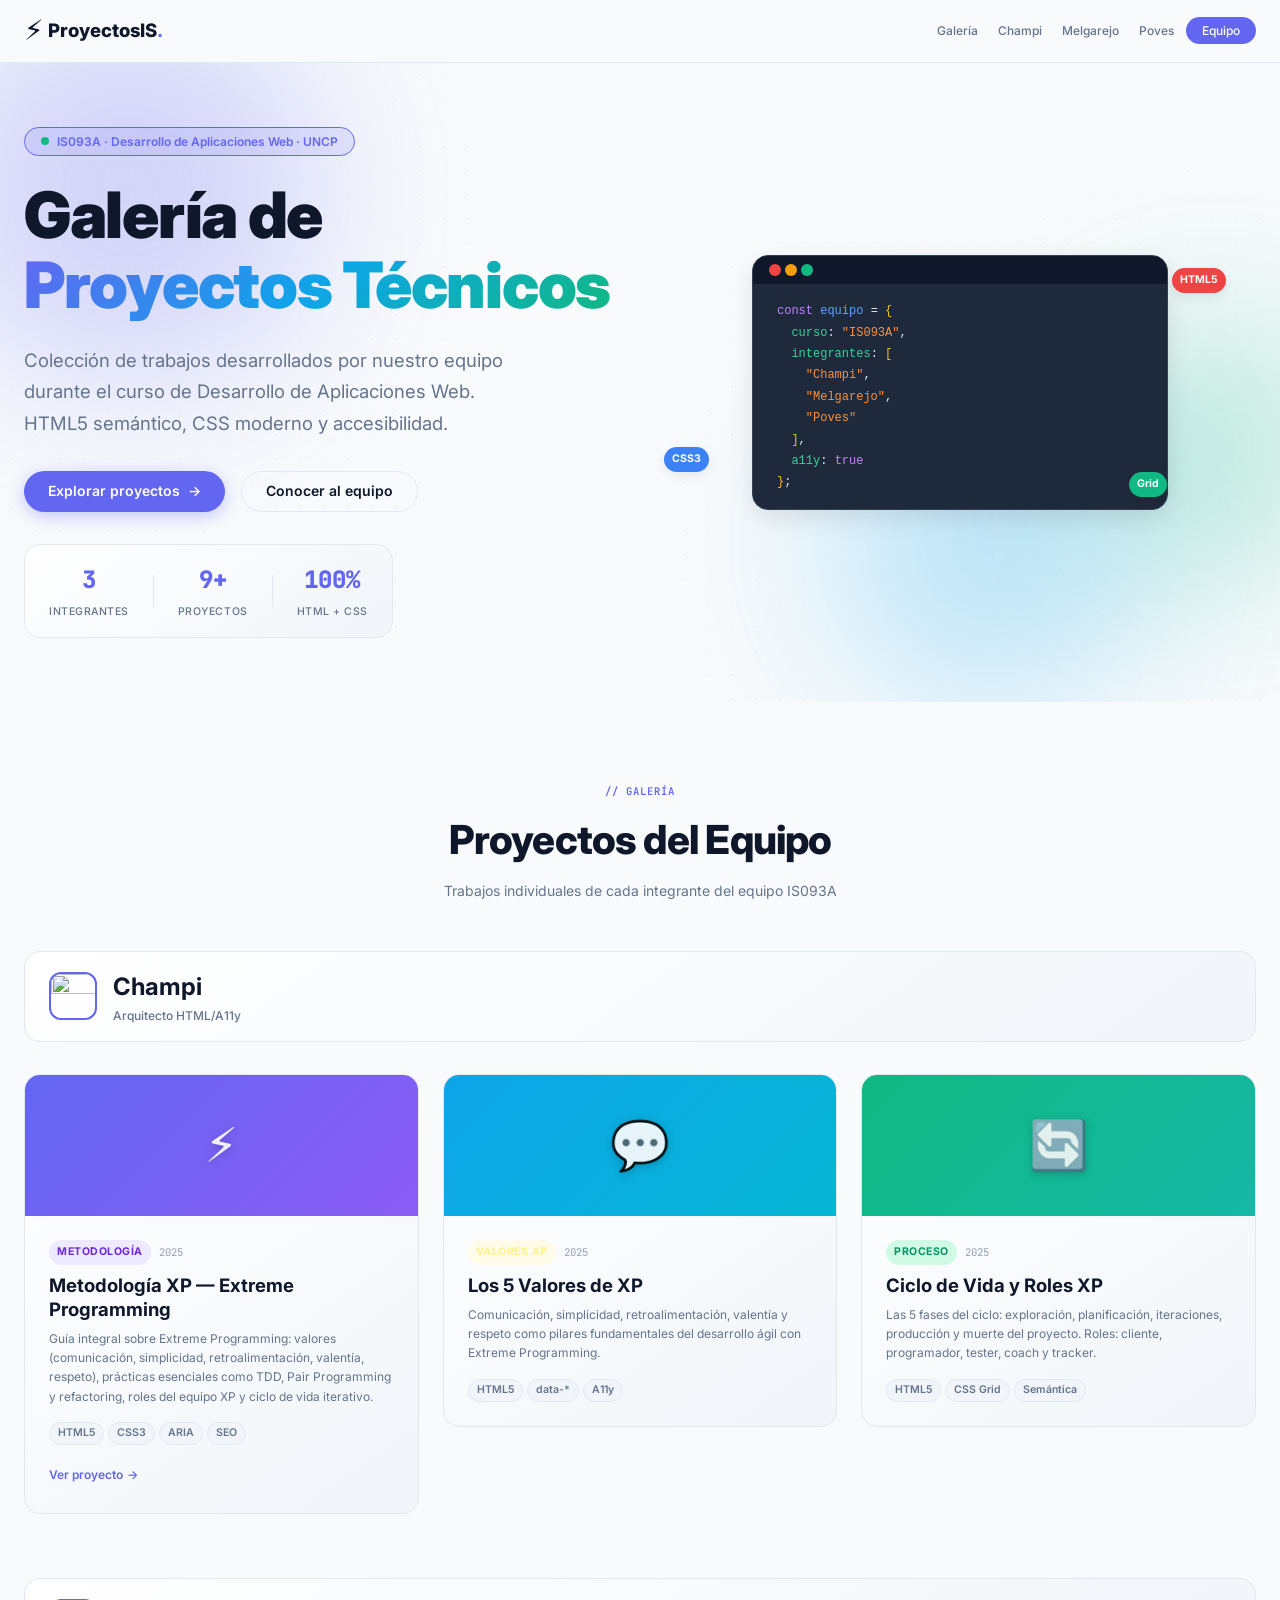
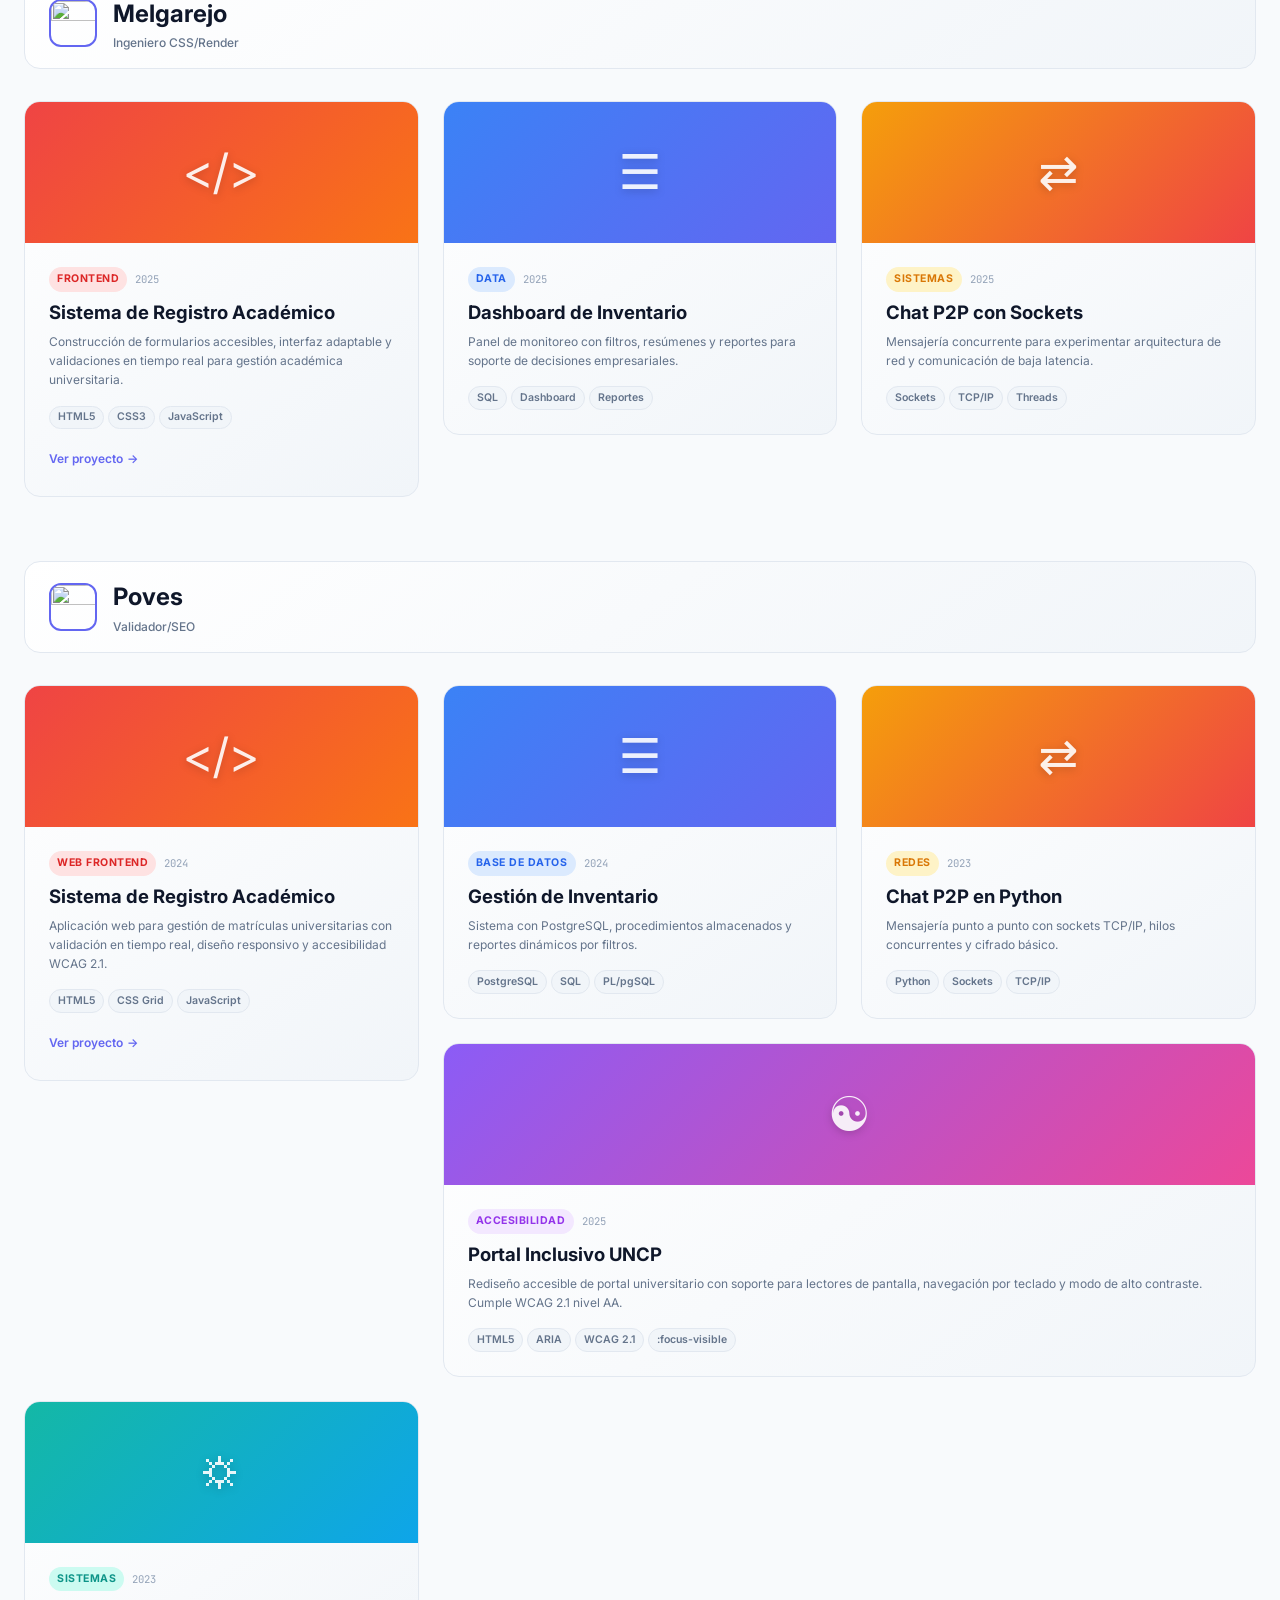
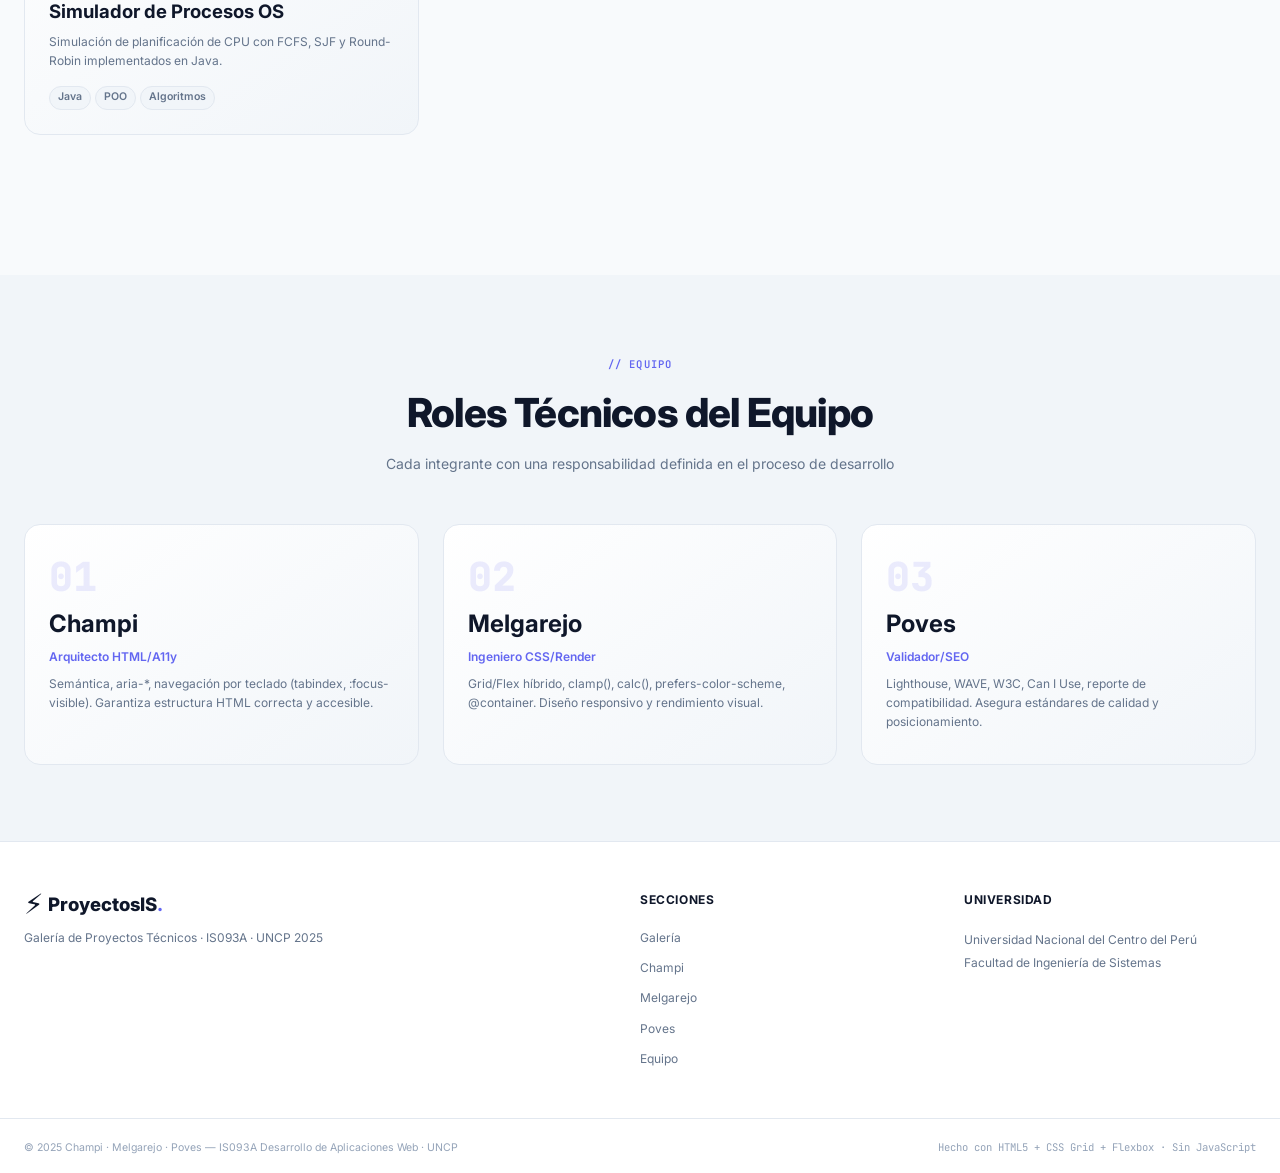
==== index.html @ a66d5b5e "Cambios grupales" ====
<!DOCTYPE html>
<html lang="es">
<head>
  <meta charset="UTF-8">
  <meta name="viewport" content="width=device-width, initial-scale=1.0">

  <!-- ERROR INTENCIONAL #2: Falta meta description para SEO -->
  <!-- <meta name="description" content="..."> REMOVIDO INTENCIONALMENTE -->

  <meta name="author" content="Champi, Melgarejo, Poves — IS093A UNCP">
  <meta name="robots" content="index, follow">
  <meta name="theme-color" content="#6366f1">

  <meta property="og:title" content="Galería de Proyectos Técnicos — Equipo IS093A">
  <meta property="og:type" content="website">
  <meta property="og:locale" content="es_PE">

  <title>Galería de Proyectos Técnicos — Equipo IS093A</title>

  <link rel="preconnect" href="https://fonts.googleapis.com">
  <link rel="preconnect" href="https://fonts.gstatic.com" crossorigin>
  <link href="https://fonts.googleapis.com/css2?family=Inter:wght@400;500;600;700;800;900&family=JetBrains+Mono:wght@500;700&display=swap" rel="stylesheet">

  <link rel="stylesheet" href="styles.css">
</head>
<body>

  <!-- Skip link para accesibilidad -->
  <a href="#contenido-principal" class="skip-link">Saltar al contenido principal</a>

  <!-- ======================================================
       HEADER
       ====================================================== -->
  <header class="site-header" role="banner" aria-label="Encabezado del sitio">
    <div class="header-inner">

      <a href="#" class="logo" aria-label="Inicio — Galería de Proyectos">
        <span class="logo-mark" aria-hidden="true">⚡</span>
        <span class="logo-text">ProyectosIS<span class="logo-dot">.</span></span>
      </a>

      <nav role="navigation" aria-label="Navegación principal">
        <ul class="nav-list">
          <li><a href="#galeria" class="nav-link">Galería</a></li>
          <li><a href="#integrante-champi" class="nav-link">Champi</a></li>
          <li><a href="#integrante-melgarejo" class="nav-link">Melgarejo</a></li>
          <li><a href="#integrante-poves" class="nav-link">Poves</a></li>
          <li><a href="#equipo" class="nav-link nav-cta">Equipo</a></li>
        </ul>
      </nav>

    </div>
  </header>

  <!-- ======================================================
       CONTENIDO PRINCIPAL
       ====================================================== -->
  <main id="contenido-principal" class="page-grid" role="main" aria-label="Contenido de la galería de proyectos">

    <!-- ──────────────────────────────────────────────────── 
         HERO
         ──────────────────────────────────────────────────── -->
    <section class="area-hero" aria-labelledby="hero-titulo">

      <div class="hero-bg" aria-hidden="true">
        <div class="blob blob-1"></div>
        <div class="blob blob-2"></div>
        <div class="blob blob-3"></div>
        <div class="grid-dots"></div>
      </div>

      <div class="hero-content">
        <div class="hero-badge" role="note">
          <span class="badge-dot" aria-hidden="true"></span>
          IS093A · Desarrollo de Aplicaciones Web · UNCP
        </div>

        <h1 id="hero-titulo" class="hero-titulo">
          Galería de<br>
          <span class="gradient-text">Proyectos Técnicos</span>
        </h1>

        <p class="hero-desc">
          Colección de trabajos desarrollados por nuestro equipo durante el curso de 
          Desarrollo de Aplicaciones Web. HTML5 semántico, CSS moderno y accesibilidad.
        </p>

        <div class="hero-actions" role="group" aria-label="Acciones principales">
          <a href="#galeria" class="btn btn-primary">
            Explorar proyectos
            <span aria-hidden="true">&#8594;</span>
          </a>
          <a href="#equipo" class="btn btn-ghost">Conocer al equipo</a>
        </div>

        <div class="hero-stats" role="group" aria-label="Estadísticas del equipo">
          <div class="stat">
            <span class="stat-num" aria-hidden="true">3</span>
            <span class="stat-label">Integrantes</span>
          </div>
          <div class="stat-divider" aria-hidden="true"></div>
          <div class="stat">
            <span class="stat-num" aria-hidden="true">9+</span>
            <span class="stat-label">Proyectos</span>
          </div>
          <div class="stat-divider" aria-hidden="true"></div>
          <div class="stat">
            <span class="stat-num" aria-hidden="true">100%</span>
            <span class="stat-label">HTML + CSS</span>
          </div>
        </div>
      </div>

      <figure class="hero-visual" aria-hidden="true">
        <div class="code-card">
          <div class="code-card-bar">
            <span class="dot red"></span>
            <span class="dot yellow"></span>
            <span class="dot green"></span>
          </div>
          <pre class="code-preview"><code><span class="c-purple">const</span> <span class="c-blue">equipo</span> <span class="c-white">=</span> <span class="c-yellow">{</span>
  <span class="c-green">curso</span><span class="c-white">:</span> <span class="c-orange">"IS093A"</span><span class="c-white">,</span>
  <span class="c-green">integrantes</span><span class="c-white">:</span> <span class="c-yellow">[</span>
    <span class="c-orange">"Champi"</span><span class="c-white">,</span>
    <span class="c-orange">"Melgarejo"</span><span class="c-white">,</span>
    <span class="c-orange">"Poves"</span>
  <span class="c-yellow">]</span><span class="c-white">,</span>
  <span class="c-green">a11y</span><span class="c-white">:</span> <span class="c-purple">true</span>
<span class="c-yellow">}</span><span class="c-white">;</span></code></pre>
        </div>
        <div class="floating-badge fb-html">HTML5</div>
        <div class="floating-badge fb-css">CSS3</div>
        <div class="floating-badge fb-grid">Grid</div>
      </figure>

    </section>

    <!-- ──────────────────────────────────────────────────── 
         GALERÍA DE PROYECTOS
         ──────────────────────────────────────────────────── -->
    <section id="galeria" class="area-galeria" aria-labelledby="titulo-galeria">

      <div class="section-header">
        <span class="section-tag" aria-hidden="true">// Galería</span>
        <h2 id="titulo-galeria">Proyectos del Equipo</h2>
        <p class="section-desc">Trabajos individuales de cada integrante del equipo IS093A</p>
      </div>

      <!-- ============= CHAMPI ============= -->
      <div id="integrante-champi" class="integrante-section">
        <div class="integrante-header">
          <!-- ERROR INTENCIONAL #1: img sin alt -->
          <img src="https://api.dicebear.com/7.x/initials/svg?seed=CH&backgroundColor=6366f1" class="integrante-avatar" width="48" height="48">
          <div>
            <h3 class="integrante-name">Champi</h3>
            <p class="integrante-role">Arquitecto HTML/A11y</p>
          </div>
        </div>

        <div class="projects-masonry">
          <article class="project-card card-featured" aria-labelledby="champi-p1">
            <div class="card-glow" aria-hidden="true"></div>
            <div class="card-thumb thumb-xp" aria-hidden="true">
              <span class="thumb-icon">⚡</span>
            </div>
            <div class="card-body">
              <div class="card-meta">
                <span class="tag tag-method">Metodología</span>
                <span class="card-year">2025</span>
              </div>
              <h4 id="champi-p1" class="card-title">Metodología XP — Extreme Programming</h4>
              <p class="card-desc">
                Guía integral sobre Extreme Programming: valores (comunicación, simplicidad,
                retroalimentación, valentía, respeto), prácticas esenciales como TDD, Pair Programming
                y refactoring, roles del equipo XP y ciclo de vida iterativo.
              </p>
              <ul class="tech-pills" aria-label="Tecnologías: HTML5, CSS3, Semántica">
                <li>HTML5</li><li>CSS3</li><li>ARIA</li><li>SEO</li>
              </ul>
              <a href="../Champi/index.html" class="card-link" aria-label="Ver proyecto de Metodología XP de Champi">
                Ver proyecto <span aria-hidden="true">&#8594;</span>
              </a>
            </div>
          </article>

          <article class="project-card" aria-labelledby="champi-p2">
            <div class="card-thumb thumb-values" aria-hidden="true">
              <span class="thumb-icon">💬</span>
            </div>
            <div class="card-body">
              <div class="card-meta">
                <!-- ERROR INTENCIONAL #3: texto con bajo contraste (color claro sobre fondo claro) -->
                <span class="tag tag-lowcontrast">Valores XP</span>
                <span class="card-year">2025</span>
              </div>
              <h4 id="champi-p2" class="card-title">Los 5 Valores de XP</h4>
              <p class="card-desc">
                Comunicación, simplicidad, retroalimentación, valentía y respeto como pilares 
                fundamentales del desarrollo ágil con Extreme Programming.
              </p>
              <ul class="tech-pills" aria-label="Tecnologías: HTML5 semántico, data-* attributes">
                <li>HTML5</li><li>data-*</li><li>A11y</li>
              </ul>
            </div>
          </article>

          <article class="project-card" aria-labelledby="champi-p3">
            <div class="card-thumb thumb-cycle" aria-hidden="true">
              <span class="thumb-icon">🔄</span>
            </div>
            <div class="card-body">
              <div class="card-meta">
                <span class="tag tag-process">Proceso</span>
                <span class="card-year">2025</span>
              </div>
              <h4 id="champi-p3" class="card-title">Ciclo de Vida y Roles XP</h4>
              <p class="card-desc">
                Las 5 fases del ciclo: exploración, planificación, iteraciones, producción y muerte del proyecto.
                Roles: cliente, programador, tester, coach y tracker.
              </p>
              <ul class="tech-pills" aria-label="Tecnologías: HTML5, listas ordenadas, semántica">
                <li>HTML5</li><li>CSS Grid</li><li>Semántica</li>
              </ul>
            </div>
          </article>
        </div>
      </div>

      <!-- ============= MELGAREJO ============= -->
      <div id="integrante-melgarejo" class="integrante-section">
        <div class="integrante-header">
          <!-- ERROR INTENCIONAL #1 repetido: img sin alt -->
          <img src="https://api.dicebear.com/7.x/initials/svg?seed=RM&backgroundColor=0ea5e9" class="integrante-avatar" width="48" height="48">
          <div>
            <h3 class="integrante-name">Melgarejo</h3>
            <p class="integrante-role">Ingeniero CSS/Render</p>
          </div>
        </div>

        <div class="projects-masonry">
          <article class="project-card card-featured" aria-labelledby="melg-p1">
            <div class="card-glow" aria-hidden="true"></div>
            <div class="card-thumb thumb-web" aria-hidden="true">
              <span class="thumb-icon">&#60;/&#62;</span>
            </div>
            <div class="card-body">
              <div class="card-meta">
                <span class="tag tag-web">Frontend</span>
                <span class="card-year">2025</span>
              </div>
              <h4 id="melg-p1" class="card-title">Sistema de Registro Académico</h4>
              <p class="card-desc">
                Construcción de formularios accesibles, interfaz adaptable y validaciones 
                en tiempo real para gestión académica universitaria.
              </p>
              <ul class="tech-pills" aria-label="Tecnologías: HTML5, CSS, JavaScript">
                <li>HTML5</li><li>CSS3</li><li>JavaScript</li>
              </ul>
              <a href="../Melgarejo/index.html" class="card-link" aria-label="Ver portfolio de Melgarejo">
                Ver proyecto <span aria-hidden="true">&#8594;</span>
              </a>
            </div>
          </article>

          <article class="project-card" aria-labelledby="melg-p2">
            <div class="card-thumb thumb-db" aria-hidden="true">
              <span class="thumb-icon">&#9776;</span>
            </div>
            <div class="card-body">
              <div class="card-meta">
                <span class="tag tag-db">Data</span>
                <span class="card-year">2025</span>
              </div>
              <h4 id="melg-p2" class="card-title">Dashboard de Inventario</h4>
              <p class="card-desc">
                Panel de monitoreo con filtros, resúmenes y reportes para soporte de decisiones empresariales.
              </p>
              <ul class="tech-pills" aria-label="Tecnologías: SQL, Dashboard, Reportes">
                <li>SQL</li><li>Dashboard</li><li>Reportes</li>
              </ul>
            </div>
          </article>

          <article class="project-card" aria-labelledby="melg-p3">
            <div class="card-thumb thumb-net" aria-hidden="true">
              <span class="thumb-icon">&#8644;</span>
            </div>
            <div class="card-body">
              <div class="card-meta">
                <span class="tag tag-net">Sistemas</span>
                <span class="card-year">2025</span>
              </div>
              <h4 id="melg-p3" class="card-title">Chat P2P con Sockets</h4>
              <p class="card-desc">
                Mensajería concurrente para experimentar arquitectura de red y comunicación de baja latencia.
              </p>
              <ul class="tech-pills" aria-label="Tecnologías: Sockets, TCP/IP, Concurrencia">
                <li>Sockets</li><li>TCP/IP</li><li>Threads</li>
              </ul>
            </div>
          </article>
        </div>
      </div>

      <!-- ============= POVES ============= -->
      <div id="integrante-poves" class="integrante-section">
        <div class="integrante-header">
          <!-- ERROR INTENCIONAL #1 repetido: img sin alt -->
          <img src="https://api.dicebear.com/7.x/initials/svg?seed=AP&backgroundColor=10b981" class="integrante-avatar" width="48" height="48">
          <div>
            <h3 class="integrante-name">Poves</h3>
            <p class="integrante-role">Validador/SEO</p>
          </div>
        </div>

        <div class="projects-masonry">
          <article class="project-card card-featured" aria-labelledby="poves-p1">
            <div class="card-glow" aria-hidden="true"></div>
            <div class="card-thumb thumb-web" aria-hidden="true">
              <span class="thumb-icon">&#60;/&#62;</span>
            </div>
            <div class="card-body">
              <div class="card-meta">
                <span class="tag tag-web">Web Frontend</span>
                <span class="card-year">2024</span>
              </div>
              <h4 id="poves-p1" class="card-title">Sistema de Registro Académico</h4>
              <p class="card-desc">
                Aplicación web para gestión de matrículas universitarias con validación en tiempo real,
                diseño responsivo y accesibilidad WCAG 2.1.
              </p>
              <ul class="tech-pills" aria-label="Tecnologías: HTML5, CSS Grid, JavaScript">
                <li>HTML5</li><li>CSS Grid</li><li>JavaScript</li>
              </ul>
              <a href="../Poves/index.html" class="card-link" aria-label="Ver portfolio de Poves">
                Ver proyecto <span aria-hidden="true">&#8594;</span>
              </a>
            </div>
          </article>

          <article class="project-card" aria-labelledby="poves-p2">
            <div class="card-thumb thumb-db" aria-hidden="true">
              <span class="thumb-icon">&#9776;</span>
            </div>
            <div class="card-body">
              <div class="card-meta">
                <span class="tag tag-db">Base de Datos</span>
                <span class="card-year">2024</span>
              </div>
              <h4 id="poves-p2" class="card-title">Gestión de Inventario</h4>
              <p class="card-desc">
                Sistema con PostgreSQL, procedimientos almacenados y reportes dinámicos por filtros.
              </p>
              <ul class="tech-pills" aria-label="Tecnologías: PostgreSQL, SQL, PL/pgSQL">
                <li>PostgreSQL</li><li>SQL</li><li>PL/pgSQL</li>
              </ul>
            </div>
          </article>

          <article class="project-card" aria-labelledby="poves-p3">
            <div class="card-thumb thumb-net" aria-hidden="true">
              <span class="thumb-icon">&#8644;</span>
            </div>
            <div class="card-body">
              <div class="card-meta">
                <span class="tag tag-net">Redes</span>
                <span class="card-year">2023</span>
              </div>
              <h4 id="poves-p3" class="card-title">Chat P2P en Python</h4>
              <p class="card-desc">
                Mensajería punto a punto con sockets TCP/IP, hilos concurrentes y cifrado básico.
              </p>
              <ul class="tech-pills" aria-label="Tecnologías: Python, Sockets, TCP/IP">
                <li>Python</li><li>Sockets</li><li>TCP/IP</li>
              </ul>
            </div>
          </article>

          <article class="project-card card-wide" aria-labelledby="poves-p4">
            <div class="card-thumb thumb-a11y" aria-hidden="true">
              <span class="thumb-icon">&#9775;</span>
            </div>
            <div class="card-body">
              <div class="card-meta">
                <span class="tag tag-a11y">Accesibilidad</span>
                <span class="card-year">2025</span>
              </div>
              <h4 id="poves-p4" class="card-title">Portal Inclusivo UNCP</h4>
              <p class="card-desc">
                Rediseño accesible de portal universitario con soporte para lectores de pantalla,
                navegación por teclado y modo de alto contraste. Cumple WCAG&nbsp;2.1 nivel AA.
              </p>
              <ul class="tech-pills" aria-label="Tecnologías: HTML5 Semántico, ARIA, WCAG">
                <li>HTML5</li><li>ARIA</li><li>WCAG 2.1</li><li>:focus-visible</li>
              </ul>
            </div>
          </article>

          <article class="project-card" aria-labelledby="poves-p5">
            <div class="card-thumb thumb-sys" aria-hidden="true">
              <span class="thumb-icon">&#9965;</span>
            </div>
            <div class="card-body">
              <div class="card-meta">
                <span class="tag tag-sys">Sistemas</span>
                <span class="card-year">2023</span>
              </div>
              <h4 id="poves-p5" class="card-title">Simulador de Procesos OS</h4>
              <p class="card-desc">
                Simulación de planificación de CPU con FCFS, SJF y Round-Robin implementados en Java.
              </p>
              <ul class="tech-pills" aria-label="Tecnologías: Java, POO, Algoritmos">
                <li>Java</li><li>POO</li><li>Algoritmos</li>
              </ul>
            </div>
          </article>
        </div>
      </div>

    </section>

    <!-- ──────────────────────────────────────────────────── 
         EQUIPO Y ROLES
         ──────────────────────────────────────────────────── -->
    <section id="equipo" class="area-equipo" aria-labelledby="titulo-equipo">
      <div class="section-header">
        <span class="section-tag" aria-hidden="true">// Equipo</span>
        <h2 id="titulo-equipo">Roles Técnicos del Equipo</h2>
        <p class="section-desc">Cada integrante con una responsabilidad definida en el proceso de desarrollo</p>
      </div>

      <div class="roles-grid">
        <article class="role-card" aria-label="Rol de Champi: Arquitecto HTML/A11y">
          <div class="role-num" aria-hidden="true">01</div>
          <h3>Champi</h3>
          <p class="role-title">Arquitecto HTML/A11y</p>
          <p class="role-desc">Semántica, aria-*, navegación por teclado (tabindex, :focus-visible). Garantiza estructura HTML correcta y accesible.</p>
        </article>

        <article class="role-card" aria-label="Rol de Melgarejo: Ingeniero CSS/Render">
          <div class="role-num" aria-hidden="true">02</div>
          <h3>Melgarejo</h3>
          <p class="role-title">Ingeniero CSS/Render</p>
          <p class="role-desc">Grid/Flex híbrido, clamp(), calc(), prefers-color-scheme, @container. Diseño responsivo y rendimiento visual.</p>
        </article>

        <article class="role-card" aria-label="Rol de Poves: Validador/SEO">
          <div class="role-num" aria-hidden="true">03</div>
          <h3>Poves</h3>
          <p class="role-title">Validador/SEO</p>
          <p class="role-desc">Lighthouse, WAVE, W3C, Can I Use, reporte de compatibilidad. Asegura estándares de calidad y posicionamiento.</p>
        </article>
      </div>
    </section>

  </main>

  <!-- ======================================================
       FOOTER
       ====================================================== -->
  <footer class="site-footer" role="contentinfo" aria-label="Pie de página">
    <div class="footer-inner">
      <div class="footer-brand">
        <a href="#" class="logo" aria-label="Ir al inicio">
          <span class="logo-mark" aria-hidden="true">⚡</span>
          <span class="logo-text">ProyectosIS<span class="logo-dot">.</span></span>
        </a>
        <p>Galería de Proyectos Técnicos · IS093A · UNCP 2025</p>
      </div>

      <nav class="footer-nav" aria-label="Navegación del pie de página">
        <p class="footer-nav-title">Secciones</p>
        <ul>
          <li><a href="#galeria">Galería</a></li>
          <li><a href="#integrante-champi">Champi</a></li>
          <li><a href="#integrante-melgarejo">Melgarejo</a></li>
          <li><a href="#integrante-poves">Poves</a></li>
          <li><a href="#equipo">Equipo</a></li>
        </ul>
      </nav>

      <address class="footer-contact">
        <p class="footer-nav-title">Universidad</p>
        <p>Universidad Nacional del Centro del Perú</p>
        <p>Facultad de Ingeniería de Sistemas</p>
      </address>
    </div>

    <div class="footer-bottom">
      <p>
        <small>&copy; 2025 Champi · Melgarejo · Poves — IS093A Desarrollo de Aplicaciones Web · UNCP</small>
      </p>
      <p class="footer-made">
        <small>Hecho con HTML5 + CSS Grid + Flexbox · Sin JavaScript</small>
      </p>
    </div>
  </footer>

</body>
</html>
---- styles.css ----
/* =====================================================================
   GALERÍA DE PROYECTOS TÉCNICOS — IS093A UNCP
   Sistema de diseño con CSS Grid + Flexbox híbrido
   Tipografía fluida con clamp() · Modo claro/oscuro
   ===================================================================== */

/* ──────────────────────────────────────────────
   CUSTOM PROPERTIES — Design Tokens
   ────────────────────────────────────────────── */
:root {
  /* Colores — Modo Claro */
  --c-bg:           #f8fafc;
  --c-bg-alt:       #f1f5f9;
  --c-surface:      #ffffff;
  --c-surface-alt:  #f8fafc;
  --c-border:       #e2e8f0;
  --c-border-hover: #cbd5e1;

  --c-text:         #0f172a;
  --c-text-muted:   #64748b;
  --c-text-subtle:  #94a3b8;

  --c-primary:      #6366f1;
  --c-primary-dark: #4f46e5;
  --c-primary-soft: rgba(99, 102, 241, .12);

  --c-accent-1:     #0ea5e9;
  --c-accent-2:     #10b981;
  --c-accent-3:     #f59e0b;
  --c-accent-4:     #ef4444;
  --c-accent-5:     #8b5cf6;

  /* Gradientes */
  --grad-hero: linear-gradient(135deg, #6366f1 0%, #0ea5e9 50%, #10b981 100%);
  --grad-card: linear-gradient(145deg, var(--c-surface) 0%, var(--c-bg-alt) 100%);
  --grad-glow: radial-gradient(circle at 30% 30%,
    rgba(99,102,241,.25) 0%, transparent 60%);

  /* Tipografía fluida */
  --fs-hero:    clamp(2.2rem, 4vw + 1rem, 4rem);
  --fs-h2:      clamp(1.5rem, 2.5vw + .5rem, 2.5rem);
  --fs-h3:      clamp(1.1rem, 1.5vw + .3rem, 1.5rem);
  --fs-h4:      clamp(1rem, 1.2vw + .2rem, 1.25rem);
  --fs-body:    clamp(.875rem, .9vw + .1rem, 1rem);
  --fs-small:   clamp(.75rem, .8vw + .1rem, .875rem);
  --fs-caption: clamp(.65rem, .7vw + .1rem, .75rem);

  /* Espaciado fluido con calc() y custom props */
  --space-unit: 1rem;
  --sp-xs:  calc(var(--space-unit) * .25);
  --sp-sm:  calc(var(--space-unit) * .5);
  --sp-md:  calc(var(--space-unit) * 1);
  --sp-lg:  calc(var(--space-unit) * 1.5);
  --sp-xl:  calc(var(--space-unit) * 2);
  --sp-2xl: calc(var(--space-unit) * 3);
  --sp-3xl: calc(var(--space-unit) * 4);
  --sp-section: clamp(3rem, 6vw, 6rem);

  /* Bordes y sombras */
  --radius-sm:  .5rem;
  --radius-md:  .75rem;
  --radius-lg:  1rem;
  --radius-xl:  1.5rem;
  --radius-full: 9999px;

  --shadow-sm:   0 .0625rem .125rem rgba(0,0,0,.05);
  --shadow-md:   0 .25rem .75rem rgba(0,0,0,.08);
  --shadow-lg:   0 .5rem 1.5rem rgba(0,0,0,.1);
  --shadow-glow: 0 0 2rem rgba(99,102,241,.15);

  /* Transiciones */
  --ease-out:  cubic-bezier(.22, 1, .36, 1);
  --t-fast:    .15s var(--ease-out);
  --t-normal:  .3s var(--ease-out);
  --t-slow:    .5s var(--ease-out);

  /* Container */
  --max-w: 80rem;
}

/* ──────────────────────────────────────────────
   MODO OSCURO — @media (prefers-color-scheme)
   ────────────────────────────────────────────── */
@media (prefers-color-scheme: dark) {
  :root {
    --c-bg:           #0b0f1a;
    --c-bg-alt:       #111827;
    --c-surface:      #1e293b;
    --c-surface-alt:  #1a2332;
    --c-border:       #334155;
    --c-border-hover: #475569;

    --c-text:         #f1f5f9;
    --c-text-muted:   #94a3b8;
    --c-text-subtle:  #64748b;

    --c-primary-soft: rgba(99, 102, 241, .18);

    --grad-card: linear-gradient(145deg, var(--c-surface) 0%, var(--c-bg-alt) 100%);
    --grad-glow: radial-gradient(circle at 30% 30%,
      rgba(99,102,241,.2) 0%, transparent 60%);

    --shadow-sm:   0 .0625rem .125rem rgba(0,0,0,.3);
    --shadow-md:   0 .25rem .75rem rgba(0,0,0,.4);
    --shadow-lg:   0 .5rem 1.5rem rgba(0,0,0,.5);
    --shadow-glow: 0 0 2rem rgba(99,102,241,.25);
  }
}

/* ──────────────────────────────────────────────
   RESET Y BASE
   ────────────────────────────────────────────── */
*,
*::before,
*::after {
  box-sizing: border-box;
  margin: 0;
  padding: 0;
}

html {
  scroll-behavior: smooth;
  -webkit-text-size-adjust: 100%;
}

body {
  font-family: 'Inter', system-ui, -apple-system, sans-serif;
  font-size: var(--fs-body);
  line-height: 1.6;
  color: var(--c-text);
  background: var(--c-bg);
  transition:
    color var(--t-slow),
    background-color var(--t-slow);
  -webkit-font-smoothing: antialiased;
}

img {
  max-width: 100%;
  height: auto;
  display: block;
}

a {
  color: var(--c-primary);
  text-decoration: none;
  transition: color var(--t-fast);
}

a:hover { color: var(--c-primary-dark); }

ul, ol { list-style: none; }

/* ──────────────────────────────────────────────
   SKIP LINK — visible al foco
   ────────────────────────────────────────────── */
.skip-link {
  position: absolute;
  top: -100%;
  left: var(--sp-md);
  padding: var(--sp-sm) var(--sp-md);
  background: var(--c-primary);
  color: #fff;
  border-radius: var(--radius-sm);
  font-weight: 600;
  font-size: var(--fs-small);
  z-index: 9999;
  transition: top var(--t-fast);
}

.skip-link:focus {
  top: var(--sp-md);
  outline: .1875rem solid var(--c-accent-3);
  outline-offset: .125rem;
}

/* ──────────────────────────────────────────────
   FOCUS VISIBLE — Accesibilidad
   ────────────────────────────────────────────── */
:focus-visible {
  outline: .1875rem solid var(--c-primary);
  outline-offset: .125rem;
  border-radius: var(--radius-sm);
}

/* ──────────────────────────────────────────────
   HEADER
   ────────────────────────────────────────────── */
.site-header {
  position: sticky;
  top: 0;
  z-index: 100;
  background: rgba(248, 250, 252, .8);
  backdrop-filter: blur(1rem) saturate(1.5);
  -webkit-backdrop-filter: blur(1rem) saturate(1.5);
  border-bottom: .0625rem solid var(--c-border);
  transition: background-color var(--t-slow), border-color var(--t-slow);
}

@media (prefers-color-scheme: dark) {
  .site-header {
    background: rgba(11, 15, 26, .85);
  }
}

.header-inner {
  max-width: var(--max-w);
  margin: 0 auto;
  padding: var(--sp-md) var(--sp-lg);
  display: flex;
  align-items: center;
  justify-content: space-between;
  gap: var(--sp-md);
}

/* Logo */
.logo {
  display: inline-flex;
  align-items: center;
  gap: var(--sp-xs);
  font-weight: 800;
  font-size: var(--fs-h4);
  color: var(--c-text);
  text-decoration: none;
}

.logo:hover { color: var(--c-primary); }

.logo-mark {
  font-size: 1.5em;
  line-height: 1;
}

.logo-dot {
  color: var(--c-primary);
}

/* Nav */
.nav-list {
  display: flex;
  flex-wrap: wrap;
  gap: var(--sp-xs);
  align-items: center;
}

.nav-link {
  display: inline-flex;
  padding: var(--sp-xs) var(--sp-sm);
  font-size: var(--fs-small);
  font-weight: 500;
  color: var(--c-text-muted);
  border-radius: var(--radius-sm);
  transition: color var(--t-fast), background var(--t-fast);
}

.nav-link:hover {
  color: var(--c-text);
  background: var(--c-primary-soft);
}

.nav-cta {
  background: var(--c-primary);
  color: #fff !important;
  padding: var(--sp-xs) var(--sp-md);
  border-radius: var(--radius-full);
}

.nav-cta:hover {
  background: var(--c-primary-dark);
}

/* ──────────────────────────────────────────────
   PAGE GRID — CSS Grid estructura general
   ────────────────────────────────────────────── */
.page-grid {
  display: grid;
  grid-template-columns: 1fr;
  gap: 0;
  max-width: var(--max-w);
  margin: 0 auto;
}

/* ──────────────────────────────────────────────
   HERO SECTION
   ────────────────────────────────────────────── */
.area-hero {
  position: relative;
  display: grid;
  grid-template-columns: 1fr 1fr;
  align-items: center;
  gap: var(--sp-2xl);
  padding: var(--sp-3xl) var(--sp-lg);
  overflow: hidden;
  min-height: clamp(25rem, 60vh, 40rem);
}

/* Blobs decorativos */
.hero-bg {
  position: absolute;
  inset: 0;
  z-index: 0;
  overflow: hidden;
}

.blob {
  position: absolute;
  border-radius: 50%;
  filter: blur(5rem);
  opacity: .25;
  animation: float 8s ease-in-out infinite;
}

.blob-1 {
  width: clamp(15rem, 30vw, 30rem);
  height: clamp(15rem, 30vw, 30rem);
  background: var(--c-primary);
  top: -10%;
  left: -5%;
  animation-delay: 0s;
}

.blob-2 {
  width: clamp(12rem, 25vw, 25rem);
  height: clamp(12rem, 25vw, 25rem);
  background: var(--c-accent-1);
  bottom: 0;
  right: 10%;
  animation-delay: -3s;
}

.blob-3 {
  width: clamp(8rem, 20vw, 20rem);
  height: clamp(8rem, 20vw, 20rem);
  background: var(--c-accent-2);
  top: 40%;
  right: -5%;
  animation-delay: -5s;
}

@keyframes float {
  0%, 100% { transform: translateY(0) scale(1); }
  50%      { transform: translateY(-1.5rem) scale(1.05); }
}

.grid-dots {
  position: absolute;
  inset: 0;
  background-image: radial-gradient(circle, var(--c-border) .0625rem, transparent .0625rem);
  background-size: 1.5rem 1.5rem;
  opacity: .4;
}

/* Hero content */
.hero-content {
  position: relative;
  z-index: 1;
}

.hero-badge {
  display: inline-flex;
  align-items: center;
  gap: var(--sp-sm);
  padding: var(--sp-xs) var(--sp-md);
  background: var(--c-primary-soft);
  border: .0625rem solid var(--c-primary);
  border-radius: var(--radius-full);
  font-size: var(--fs-small);
  font-weight: 600;
  color: var(--c-primary);
  margin-bottom: var(--sp-lg);
}

.badge-dot {
  width: .5rem;
  height: .5rem;
  border-radius: 50%;
  background: var(--c-accent-2);
  animation: pulse 2s ease-in-out infinite;
}

@keyframes pulse {
  0%, 100% { opacity: 1; transform: scale(1); }
  50%      { opacity: .5; transform: scale(.8); }
}

.hero-titulo {
  font-size: var(--fs-hero);
  font-weight: 900;
  line-height: 1.1;
  letter-spacing: -.02em;
  margin-bottom: var(--sp-lg);
}

.gradient-text {
  background: var(--grad-hero);
  -webkit-background-clip: text;
  background-clip: text;
  -webkit-text-fill-color: transparent;
}

.hero-desc {
  font-size: clamp(1rem, 1.2vw + .2rem, 1.2rem);
  color: var(--c-text-muted);
  max-width: 32rem;
  margin-bottom: var(--sp-xl);
  line-height: 1.7;
}

/* Buttons */
.btn {
  display: inline-flex;
  align-items: center;
  gap: var(--sp-sm);
  padding: var(--sp-sm) var(--sp-lg);
  font-size: var(--fs-body);
  font-weight: 600;
  border-radius: var(--radius-full);
  transition: all var(--t-normal);
  text-decoration: none;
  cursor: pointer;
}

.btn-primary {
  background: var(--c-primary);
  color: #fff;
  box-shadow: 0 .25rem 1rem rgba(99,102,241,.35);
}

.btn-primary:hover {
  background: var(--c-primary-dark);
  color: #fff;
  transform: translateY(-.125rem);
  box-shadow: 0 .5rem 1.5rem rgba(99,102,241,.45);
}

.btn-ghost {
  background: transparent;
  color: var(--c-text);
  border: .0625rem solid var(--c-border);
}

.btn-ghost:hover {
  background: var(--c-primary-soft);
  border-color: var(--c-primary);
  color: var(--c-primary);
}

.hero-actions {
  display: flex;
  flex-wrap: wrap;
  gap: var(--sp-md);
  margin-bottom: var(--sp-xl);
}

/* Stats */
.hero-stats {
  display: flex;
  align-items: center;
  gap: var(--sp-lg);
  padding: var(--sp-md) var(--sp-lg);
  background: var(--grad-card);
  border: .0625rem solid var(--c-border);
  border-radius: var(--radius-lg);
  width: fit-content;
}

.stat {
  text-align: center;
}

.stat-num {
  display: block;
  font-size: var(--fs-h3);
  font-weight: 800;
  color: var(--c-primary);
  font-family: 'JetBrains Mono', monospace;
}

.stat-label {
  font-size: var(--fs-caption);
  color: var(--c-text-muted);
  font-weight: 500;
  text-transform: uppercase;
  letter-spacing: .05em;
}

.stat-divider {
  width: .0625rem;
  height: 2rem;
  background: var(--c-border);
}

/* Hero visual (code card) */
.hero-visual {
  position: relative;
  z-index: 1;
  display: flex;
  justify-content: center;
}

.code-card {
  background: #1e293b;
  border-radius: var(--radius-lg);
  overflow: hidden;
  box-shadow: var(--shadow-lg);
  width: 100%;
  max-width: 26rem;
  border: .0625rem solid #334155;
}

.code-card-bar {
  display: flex;
  gap: var(--sp-xs);
  padding: var(--sp-sm) var(--sp-md);
  background: #0f172a;
}

.dot {
  width: .75rem;
  height: .75rem;
  border-radius: 50%;
}

.dot.red    { background: #ef4444; }
.dot.yellow { background: #f59e0b; }
.dot.green  { background: #10b981; }

.code-preview {
  padding: var(--sp-md) var(--sp-lg);
  font-family: 'JetBrains Mono', monospace;
  font-size: var(--fs-small);
  line-height: 1.7;
  overflow-x: auto;
}

.code-preview code { white-space: pre; }

.c-purple { color: #c084fc; }
.c-blue   { color: #60a5fa; }
.c-white  { color: #e2e8f0; }
.c-yellow { color: #fbbf24; }
.c-green  { color: #34d399; }
.c-orange { color: #fb923c; }

/* Floating badges */
.floating-badge {
  position: absolute;
  padding: var(--sp-xs) var(--sp-sm);
  font-size: var(--fs-caption);
  font-weight: 700;
  border-radius: var(--radius-full);
  box-shadow: var(--shadow-md);
  animation: floatBadge 6s ease-in-out infinite;
}

.fb-html {
  top: 5%;
  right: 5%;
  background: #ef4444;
  color: #fff;
  animation-delay: 0s;
}

.fb-css {
  bottom: 15%;
  left: 0;
  background: #3b82f6;
  color: #fff;
  animation-delay: -2s;
}

.fb-grid {
  bottom: 5%;
  right: 15%;
  background: #10b981;
  color: #fff;
  animation-delay: -4s;
}

@keyframes floatBadge {
  0%, 100% { transform: translateY(0); }
  50%      { transform: translateY(-.75rem); }
}

/* ──────────────────────────────────────────────
   SECTION HEADERS
   ────────────────────────────────────────────── */
.section-header {
  margin-bottom: var(--sp-2xl);
  text-align: center;
}

.section-tag {
  display: inline-block;
  font-family: 'JetBrains Mono', monospace;
  font-size: var(--fs-caption);
  color: var(--c-primary);
  font-weight: 600;
  text-transform: uppercase;
  letter-spacing: .1em;
  margin-bottom: var(--sp-sm);
}

.section-header h2 {
  font-size: var(--fs-h2);
  font-weight: 800;
  letter-spacing: -.02em;
  margin-bottom: var(--sp-sm);
}

.section-desc {
  font-size: var(--fs-body);
  color: var(--c-text-muted);
  max-width: 36rem;
  margin: 0 auto;
}

/* ──────────────────────────────────────────────
   GALERÍA
   ────────────────────────────────────────────── */
.area-galeria {
  padding: var(--sp-section) var(--sp-lg);
}

/* Integrante section */
.integrante-section {
  margin-bottom: var(--sp-3xl);
}

.integrante-header {
  display: flex;
  align-items: center;
  gap: var(--sp-md);
  margin-bottom: var(--sp-xl);
  padding: var(--sp-md) var(--sp-lg);
  background: var(--grad-card);
  border: .0625rem solid var(--c-border);
  border-radius: var(--radius-lg);
  transition: border-color var(--t-fast), box-shadow var(--t-fast);
}

.integrante-header:hover {
  border-color: var(--c-primary);
  box-shadow: var(--shadow-glow);
}

.integrante-avatar {
  border-radius: var(--radius-md);
  border: .125rem solid var(--c-primary);
}

.integrante-name {
  font-size: var(--fs-h3);
  font-weight: 700;
}

.integrante-role {
  font-size: var(--fs-small);
  color: var(--c-text-muted);
  font-weight: 500;
}

/* ──────────────────────────────────────────────
   MASONRY GRID — CSS Grid asimétrico sin JS
   ────────────────────────────────────────────── */
.projects-masonry {
  display: grid;
  grid-template-columns: repeat(auto-fill, minmax(min(100%, 20rem), 1fr));
  gap: var(--sp-lg);
  align-items: start;
}

/* ──────────────────────────────────────────────
   PROJECT CARDS — Flexbox interno
   ────────────────────────────────────────────── */
.project-card {
  position: relative;
  display: flex;
  flex-direction: column;
  background: var(--grad-card);
  border: .0625rem solid var(--c-border);
  border-radius: var(--radius-lg);
  overflow: hidden;
  transition:
    transform var(--t-normal),
    border-color var(--t-normal),
    box-shadow var(--t-normal);
}

.project-card:hover {
  transform: translateY(-.25rem);
  border-color: var(--c-primary);
  box-shadow: var(--shadow-lg);
}

/* Featured card spans 2 rows for masonry look */
.card-featured {
  grid-row: span 2;
}

/* Wide card spans 2 cols */
.card-wide {
  grid-column: span 2;
}

/* Card glow */
.card-glow {
  position: absolute;
  inset: 0;
  background: var(--grad-glow);
  opacity: 0;
  transition: opacity var(--t-normal);
  pointer-events: none;
}

.project-card:hover .card-glow {
  opacity: 1;
}

/* Card thumbnail */
.card-thumb {
  display: flex;
  align-items: center;
  justify-content: center;
  padding: var(--sp-xl);
  font-size: clamp(2rem, 4vw, 3rem);
  position: relative;
  overflow: hidden;
}

.thumb-xp      { background: linear-gradient(135deg, #6366f1 0%, #8b5cf6 100%); }
.thumb-values   { background: linear-gradient(135deg, #0ea5e9 0%, #06b6d4 100%); }
.thumb-cycle    { background: linear-gradient(135deg, #10b981 0%, #14b8a6 100%); }
.thumb-web     { background: linear-gradient(135deg, #ef4444 0%, #f97316 100%); }
.thumb-db      { background: linear-gradient(135deg, #3b82f6 0%, #6366f1 100%); }
.thumb-net     { background: linear-gradient(135deg, #f59e0b 0%, #ef4444 100%); }
.thumb-a11y    { background: linear-gradient(135deg, #8b5cf6 0%, #ec4899 100%); }
.thumb-sys     { background: linear-gradient(135deg, #14b8a6 0%, #0ea5e9 100%); }

.thumb-icon {
  color: rgba(255, 255, 255, .9);
  filter: drop-shadow(0 .125rem .25rem rgba(0,0,0,.2));
}

/* Card body */
.card-body {
  padding: var(--sp-lg);
  display: flex;
  flex-direction: column;
  gap: var(--sp-sm);
  flex: 1;
}

.card-meta {
  display: flex;
  align-items: center;
  gap: var(--sp-sm);
}

/* Tags */
.tag {
  display: inline-block;
  padding: var(--sp-xs) var(--sp-sm);
  font-size: var(--fs-caption);
  font-weight: 700;
  border-radius: var(--radius-full);
  text-transform: uppercase;
  letter-spacing: .05em;
}

.tag-method  { background: #ede9fe; color: #6d28d9; }
.tag-web     { background: #fee2e2; color: #dc2626; }
.tag-db      { background: #dbeafe; color: #2563eb; }
.tag-net     { background: #fef3c7; color: #d97706; }
.tag-a11y    { background: #f3e8ff; color: #9333ea; }
.tag-sys     { background: #ccfbf1; color: #0d9488; }
.tag-process { background: #d1fae5; color: #059669; }

/* ERROR INTENCIONAL #3: bajo contraste — texto amarillo claro sobre fondo claro */
.tag-lowcontrast {
  background: #fefce8;
  color: #fef08a; /* Amarillo muy claro = bajo contraste */
}

@media (prefers-color-scheme: dark) {
  .tag-method  { background: rgba(139,92,246,.2); color: #c4b5fd; }
  .tag-web     { background: rgba(239,68,68,.2);  color: #fca5a5; }
  .tag-db      { background: rgba(59,130,246,.2);  color: #93c5fd; }
  .tag-net     { background: rgba(245,158,11,.2);  color: #fcd34d; }
  .tag-a11y    { background: rgba(147,51,234,.2);  color: #d8b4fe; }
  .tag-sys     { background: rgba(20,184,166,.2);   color: #5eead4; }
  .tag-process { background: rgba(5,150,105,.2);    color: #6ee7b7; }
  .tag-lowcontrast {
    background: rgba(254,240,138,.15);
    color: #424016; /* Oscuro sobre fondo oscuro = bajo contraste en dark también */
  }
}

.card-year {
  font-size: var(--fs-caption);
  color: var(--c-text-subtle);
  font-family: 'JetBrains Mono', monospace;
}

.card-title {
  font-size: var(--fs-h4);
  font-weight: 700;
  line-height: 1.3;
}

.card-desc {
  font-size: var(--fs-small);
  color: var(--c-text-muted);
  line-height: 1.6;
  flex: 1;
}

/* Tech pills */
.tech-pills {
  display: flex;
  flex-wrap: wrap;
  gap: var(--sp-xs);
  margin-top: var(--sp-sm);
}

.tech-pills li {
  padding: .15rem var(--sp-sm);
  font-size: var(--fs-caption);
  font-weight: 600;
  background: var(--c-bg-alt);
  border: .0625rem solid var(--c-border);
  border-radius: var(--radius-full);
  color: var(--c-text-muted);
  transition: all var(--t-fast);
}

.tech-pills li:hover {
  border-color: var(--c-primary);
  color: var(--c-primary);
  background: var(--c-primary-soft);
}

/* Card link */
.card-link {
  display: inline-flex;
  align-items: center;
  gap: var(--sp-xs);
  font-size: var(--fs-small);
  font-weight: 600;
  color: var(--c-primary);
  margin-top: var(--sp-sm);
  padding: var(--sp-xs) 0;
  transition: gap var(--t-fast);
}

.card-link:hover {
  gap: var(--sp-sm);
}

/* ──────────────────────────────────────────────
   EQUIPO / ROLES
   ────────────────────────────────────────────── */
.area-equipo {
  padding: var(--sp-section) var(--sp-lg);
  background: var(--c-bg-alt);
  transition: background-color var(--t-slow);
}

.roles-grid {
  display: grid;
  grid-template-columns: repeat(auto-fit, minmax(min(100%, 18rem), 1fr));
  gap: var(--sp-lg);
}

.role-card {
  position: relative;
  background: var(--grad-card);
  border: .0625rem solid var(--c-border);
  border-radius: var(--radius-lg);
  padding: var(--sp-xl) var(--sp-lg);
  transition: all var(--t-normal);
  overflow: hidden;
}

.role-card::before {
  content: '';
  position: absolute;
  top: 0;
  left: 0;
  right: 0;
  height: .25rem;
  background: var(--grad-hero);
  opacity: 0;
  transition: opacity var(--t-normal);
}

.role-card:hover {
  transform: translateY(-.25rem);
  border-color: var(--c-primary);
  box-shadow: var(--shadow-glow);
}

.role-card:hover::before {
  opacity: 1;
}

.role-num {
  font-family: 'JetBrains Mono', monospace;
  font-size: var(--fs-h2);
  font-weight: 800;
  color: var(--c-primary-soft);
  line-height: 1;
  margin-bottom: var(--sp-sm);
}

@media (prefers-color-scheme: dark) {
  .role-num { color: rgba(99,102,241,.3); }
}

.role-card h3 {
  font-size: var(--fs-h3);
  font-weight: 700;
  margin-bottom: var(--sp-xs);
}

.role-title {
  font-size: var(--fs-small);
  font-weight: 600;
  color: var(--c-primary);
  margin-bottom: var(--sp-sm);
}

.role-desc {
  font-size: var(--fs-small);
  color: var(--c-text-muted);
  line-height: 1.6;
}

/* ──────────────────────────────────────────────
   FOOTER
   ────────────────────────────────────────────── */
.site-footer {
  background: var(--c-surface);
  border-top: .0625rem solid var(--c-border);
  transition: all var(--t-slow);
}

@media (prefers-color-scheme: dark) {
  .site-footer {
    background: #0f172a;
  }
}

.footer-inner {
  max-width: var(--max-w);
  margin: 0 auto;
  padding: var(--sp-2xl) var(--sp-lg);
  display: grid;
  grid-template-columns: 2fr 1fr 1fr;
  gap: var(--sp-xl);
}

.footer-brand .logo {
  margin-bottom: var(--sp-sm);
}

.footer-brand p {
  font-size: var(--fs-small);
  color: var(--c-text-muted);
}

.footer-nav-title {
  font-size: var(--fs-small);
  font-weight: 700;
  color: var(--c-text);
  margin-bottom: var(--sp-md);
  text-transform: uppercase;
  letter-spacing: .05em;
}

.footer-nav ul {
  display: flex;
  flex-direction: column;
  gap: var(--sp-sm);
}

.footer-nav a {
  font-size: var(--fs-small);
  color: var(--c-text-muted);
  transition: color var(--t-fast);
}

.footer-nav a:hover {
  color: var(--c-primary);
}

.footer-contact {
  font-style: normal;
  font-size: var(--fs-small);
  color: var(--c-text-muted);
  display: flex;
  flex-direction: column;
  gap: var(--sp-xs);
}

.footer-bottom {
  max-width: var(--max-w);
  margin: 0 auto;
  padding: var(--sp-md) var(--sp-lg);
  border-top: .0625rem solid var(--c-border);
  display: flex;
  justify-content: space-between;
  align-items: center;
  flex-wrap: wrap;
  gap: var(--sp-sm);
}

.footer-bottom small {
  font-size: var(--fs-caption);
  color: var(--c-text-subtle);
}

.footer-made small {
  font-family: 'JetBrains Mono', monospace;
}

/* ──────────────────────────────────────────────
   RESPONSIVE
   ────────────────────────────────────────────── */
@media (max-width: 60rem) {
  .area-hero {
    grid-template-columns: 1fr;
    padding: var(--sp-2xl) var(--sp-lg);
    min-height: auto;
  }

  .hero-visual {
    display: none;
  }

  .footer-inner {
    grid-template-columns: 1fr;
    gap: var(--sp-lg);
  }

  .card-wide {
    grid-column: span 1;
  }
}

@media (max-width: 40rem) {
  .header-inner {
    flex-direction: column;
    gap: var(--sp-sm);
  }

  .nav-list {
    justify-content: center;
  }

  .hero-stats {
    flex-direction: column;
    width: 100%;
  }

  .stat-divider {
    width: 100%;
    height: .0625rem;
  }

  .footer-bottom {
    flex-direction: column;
    text-align: center;
  }

  .projects-masonry {
    grid-template-columns: 1fr;
  }

  .card-featured {
    grid-row: span 1;
  }
}

/* ──────────────────────────────────────────────
   MICRO-ANIMACIONES
   ────────────────────────────────────────────── */
@media (prefers-reduced-motion: no-preference) {
  .project-card {
    animation: fadeInUp .6s var(--ease-out) both;
  }

  .integrante-section:nth-child(1) .project-card:nth-child(1) { animation-delay: .1s; }
  .integrante-section:nth-child(1) .project-card:nth-child(2) { animation-delay: .2s; }
  .integrante-section:nth-child(1) .project-card:nth-child(3) { animation-delay: .3s; }
  .integrante-section:nth-child(2) .project-card:nth-child(1) { animation-delay: .1s; }
  .integrante-section:nth-child(2) .project-card:nth-child(2) { animation-delay: .2s; }
  .integrante-section:nth-child(2) .project-card:nth-child(3) { animation-delay: .3s; }
  .integrante-section:nth-child(3) .project-card:nth-child(1) { animation-delay: .1s; }
  .integrante-section:nth-child(3) .project-card:nth-child(2) { animation-delay: .2s; }
  .integrante-section:nth-child(3) .project-card:nth-child(3) { animation-delay: .3s; }

  .role-card:nth-child(1) { animation: fadeInUp .6s var(--ease-out) .1s both; }
  .role-card:nth-child(2) { animation: fadeInUp .6s var(--ease-out) .2s both; }
  .role-card:nth-child(3) { animation: fadeInUp .6s var(--ease-out) .3s both; }
}

@keyframes fadeInUp {
  from {
    opacity: 0;
    transform: translateY(1.5rem);
  }
  to {
    opacity: 1;
    transform: translateY(0);
  }
}

/* ──────────────────────────────────────────────
   SCROLLBAR CUSTOM (solo estético)
   ────────────────────────────────────────────── */
::-webkit-scrollbar {
  width: .5rem;
}

::-webkit-scrollbar-track {
  background: var(--c-bg);
}

::-webkit-scrollbar-thumb {
  background: var(--c-border);
  border-radius: var(--radius-full);
}

::-webkit-scrollbar-thumb:hover {
  background: var(--c-text-subtle);
}

/* ──────────────────────────────────────────────
   SELECTION
   ────────────────────────────────────────────── */
::selection {
  background: var(--c-primary);
  color: #fff;
}
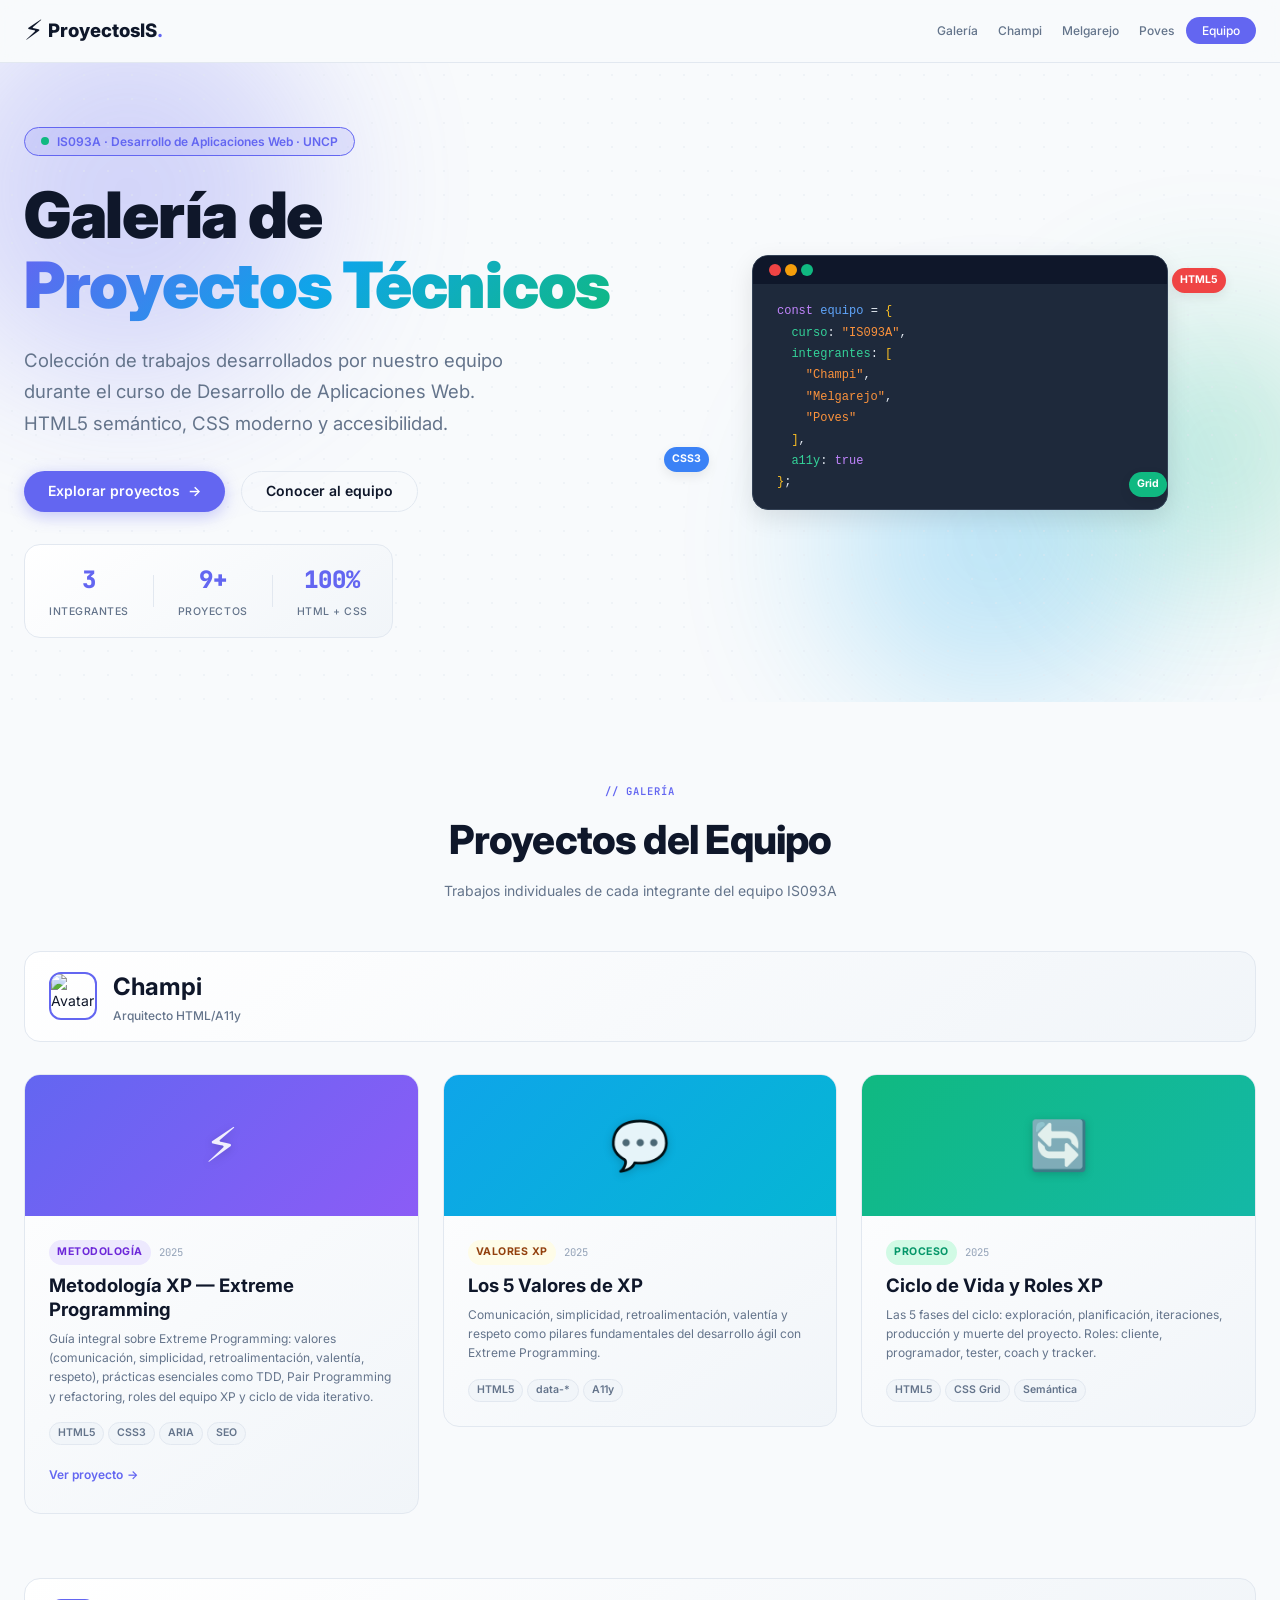
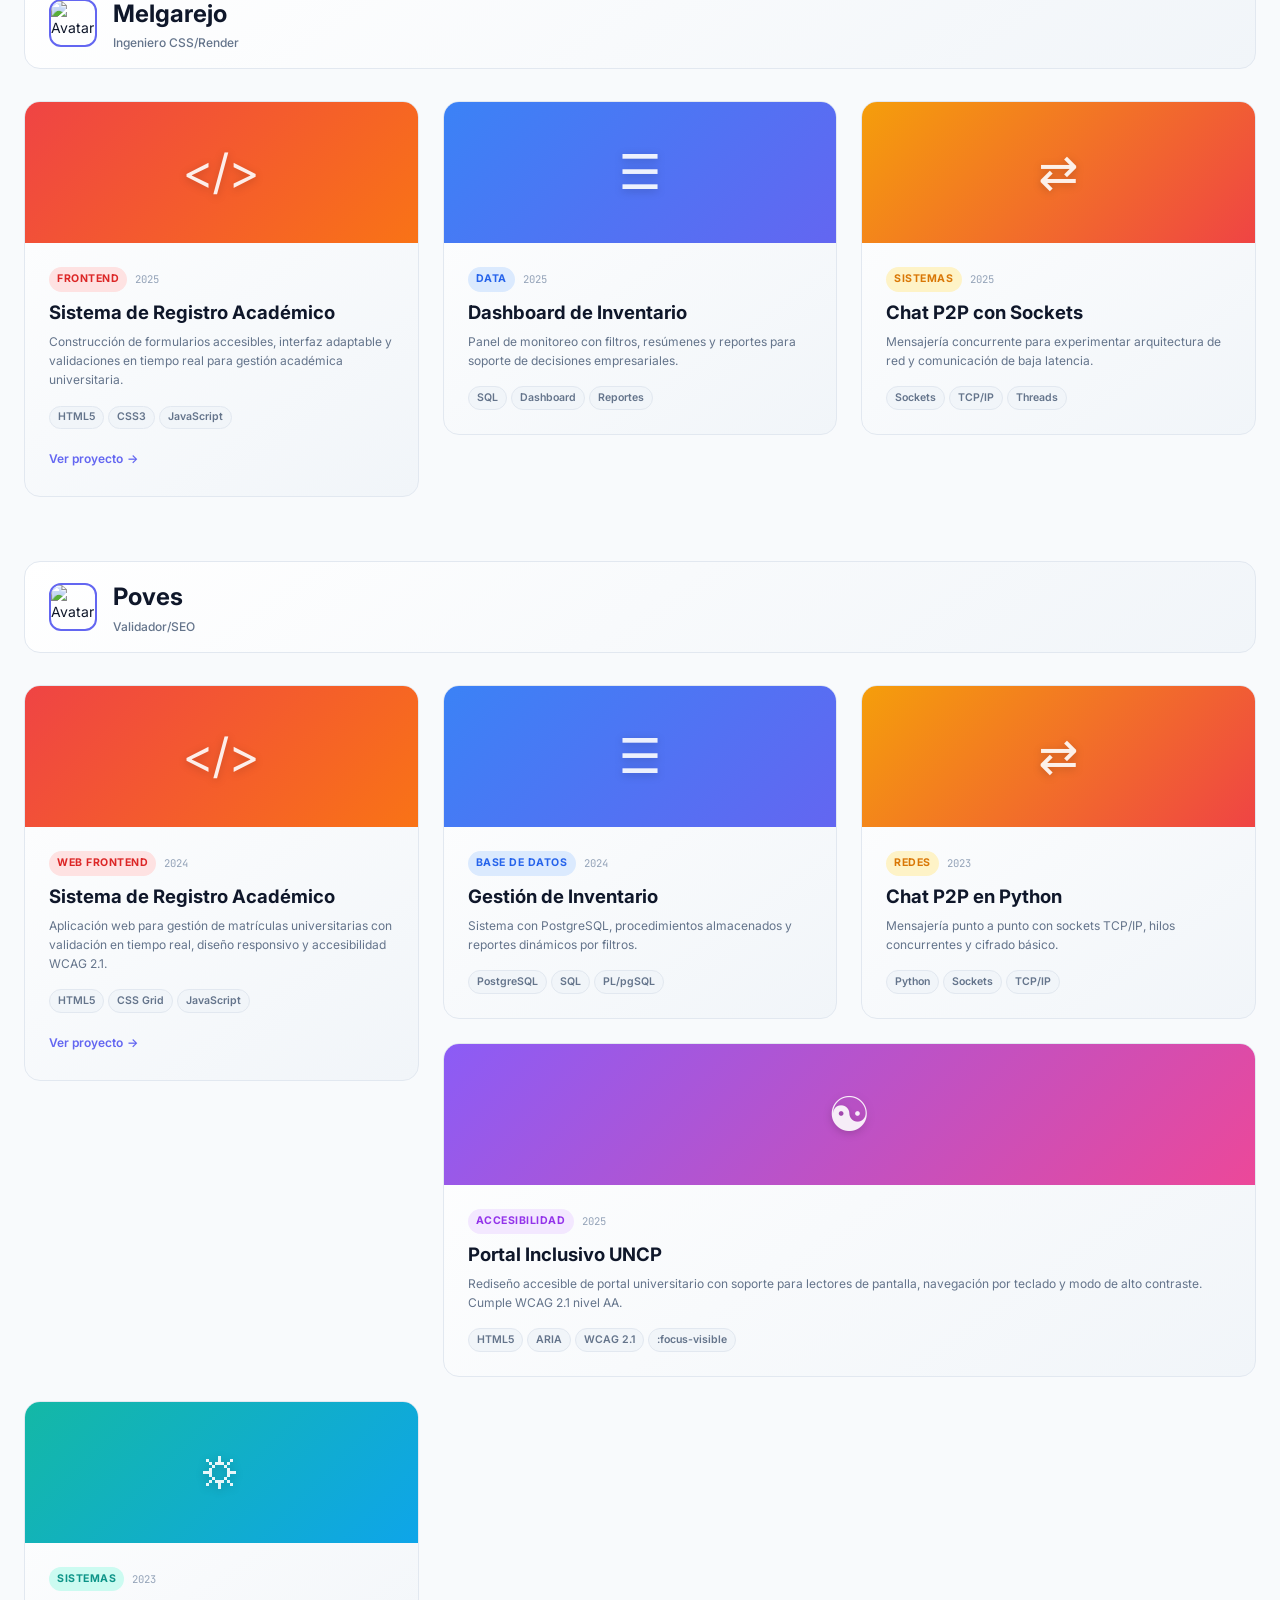
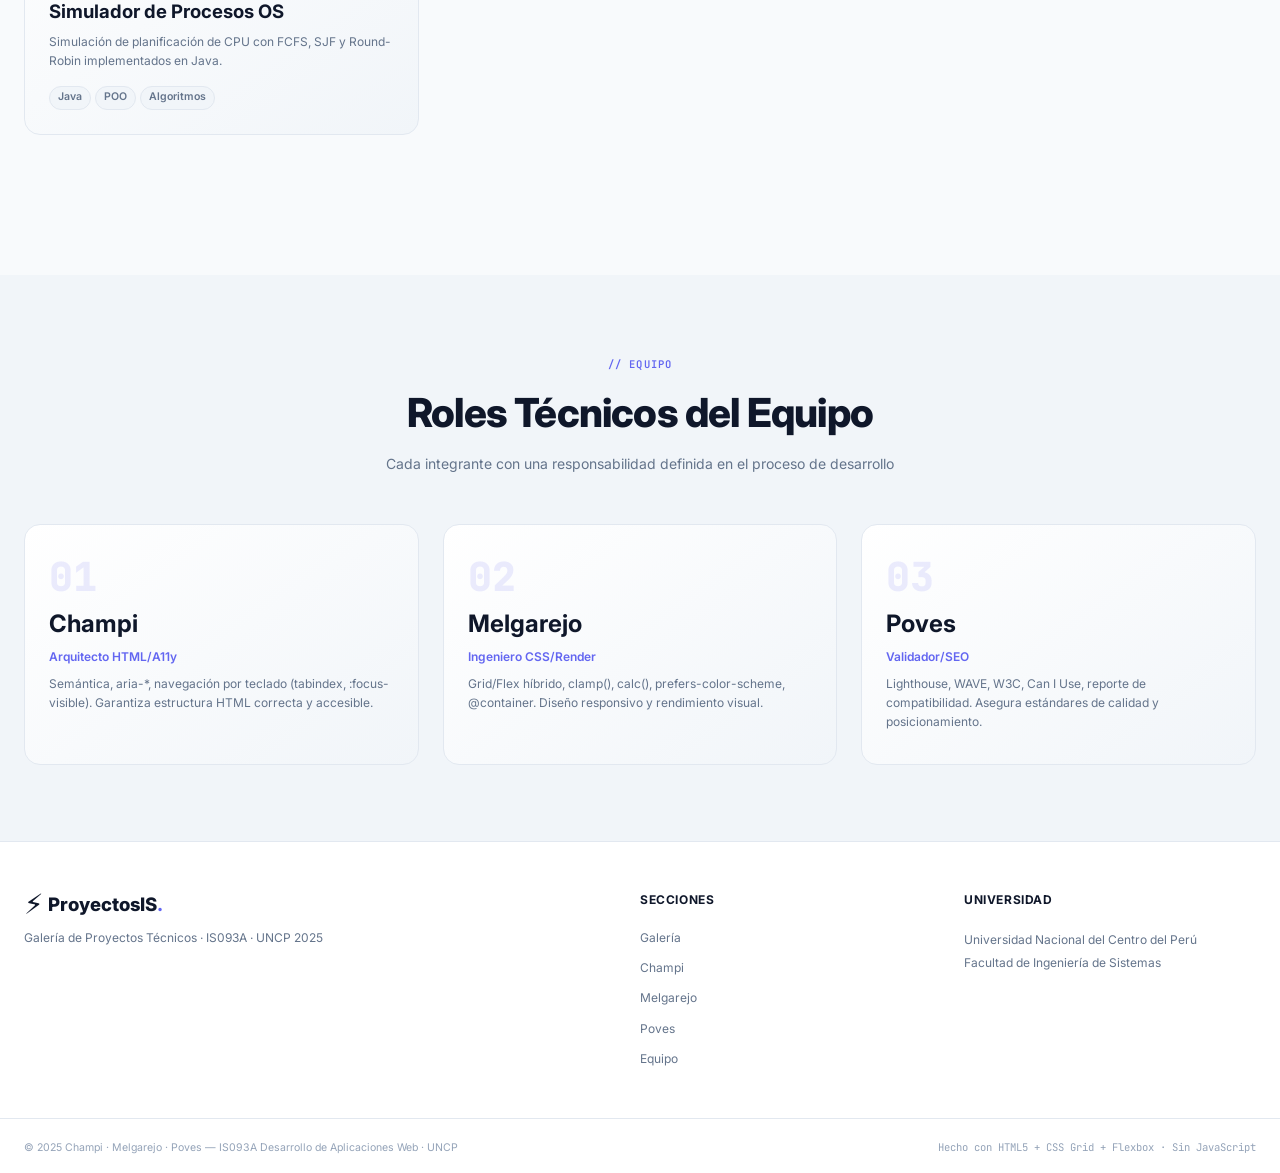
==== commit bc0e2b16: "Correcciones" ====
--- a/index.html
+++ b/index.html
@@ -1,11 +1,12 @@
 <!DOCTYPE html>
 <html lang="es">
+
 <head>
   <meta charset="UTF-8">
   <meta name="viewport" content="width=device-width, initial-scale=1.0">
 
-  <!-- ERROR INTENCIONAL #2: Falta meta description para SEO -->
-  <!-- <meta name="description" content="..."> REMOVIDO INTENCIONALMENTE -->
+  <meta name="description"
+    content="Galería de proyectos técnicos responsiva del equipo IS093A (Champi, Melgarejo, Poves) — UNCP. HTML5 semántico, CSS Grid/Flexbox, accesibilidad WCAG 2.1.">
 
   <meta name="author" content="Champi, Melgarejo, Poves — IS093A UNCP">
   <meta name="robots" content="index, follow">
@@ -19,10 +20,13 @@
 
   <link rel="preconnect" href="https://fonts.googleapis.com">
   <link rel="preconnect" href="https://fonts.gstatic.com" crossorigin>
-  <link href="https://fonts.googleapis.com/css2?family=Inter:wght@400;500;600;700;800;900&family=JetBrains+Mono:wght@500;700&display=swap" rel="stylesheet">
+  <link
+    href="https://fonts.googleapis.com/css2?family=Inter:wght@400;500;600;700;800;900&family=JetBrains+Mono:wght@500;700&display=swap"
+    rel="stylesheet">
 
   <link rel="stylesheet" href="styles.css">
 </head>
+
 <body>
 
   <!-- Skip link para accesibilidad -->
@@ -31,7 +35,7 @@
   <!-- ======================================================
        HEADER
        ====================================================== -->
-  <header class="site-header" role="banner" aria-label="Encabezado del sitio">
+  <header class="site-header" aria-label="Encabezado del sitio">
     <div class="header-inner">
 
       <a href="#" class="logo" aria-label="Inicio — Galería de Proyectos">
@@ -39,7 +43,7 @@
         <span class="logo-text">ProyectosIS<span class="logo-dot">.</span></span>
       </a>
 
-      <nav role="navigation" aria-label="Navegación principal">
+      <nav aria-label="Navegación principal">
         <ul class="nav-list">
           <li><a href="#galeria" class="nav-link">Galería</a></li>
           <li><a href="#integrante-champi" class="nav-link">Champi</a></li>
@@ -55,7 +59,7 @@
   <!-- ======================================================
        CONTENIDO PRINCIPAL
        ====================================================== -->
-  <main id="contenido-principal" class="page-grid" role="main" aria-label="Contenido de la galería de proyectos">
+  <main id="contenido-principal" class="page-grid" aria-label="Contenido de la galería de proyectos">
 
     <!-- ──────────────────────────────────────────────────── 
          HERO
@@ -81,7 +85,7 @@
         </h1>
 
         <p class="hero-desc">
-          Colección de trabajos desarrollados por nuestro equipo durante el curso de 
+          Colección de trabajos desarrollados por nuestro equipo durante el curso de
           Desarrollo de Aplicaciones Web. HTML5 semántico, CSS moderno y accesibilidad.
         </p>
 
@@ -149,8 +153,8 @@
       <!-- ============= CHAMPI ============= -->
       <div id="integrante-champi" class="integrante-section">
         <div class="integrante-header">
-          <!-- ERROR INTENCIONAL #1: img sin alt -->
-          <img src="https://api.dicebear.com/7.x/initials/svg?seed=CH&backgroundColor=6366f1" class="integrante-avatar" width="48" height="48">
+          <img src="https://api.dicebear.com/7.x/initials/svg?seed=CH&backgroundColor=6366f1" class="integrante-avatar"
+            width="48" height="48" alt="Avatar de Champi">
           <div>
             <h3 class="integrante-name">Champi</h3>
             <p class="integrante-role">Arquitecto HTML/A11y</p>
@@ -175,9 +179,12 @@
                 y refactoring, roles del equipo XP y ciclo de vida iterativo.
               </p>
               <ul class="tech-pills" aria-label="Tecnologías: HTML5, CSS3, Semántica">
-                <li>HTML5</li><li>CSS3</li><li>ARIA</li><li>SEO</li>
-              </ul>
-              <a href="../Champi/index.html" class="card-link" aria-label="Ver proyecto de Metodología XP de Champi">
+                <li>HTML5</li>
+                <li>CSS3</li>
+                <li>ARIA</li>
+                <li>SEO</li>
+              </ul>
+              <a href="Champi/index.html" class="card-link" aria-label="Ver proyecto de Metodología XP de Champi">
                 Ver proyecto <span aria-hidden="true">&#8594;</span>
               </a>
             </div>
@@ -189,17 +196,18 @@
             </div>
             <div class="card-body">
               <div class="card-meta">
-                <!-- ERROR INTENCIONAL #3: texto con bajo contraste (color claro sobre fondo claro) -->
-                <span class="tag tag-lowcontrast">Valores XP</span>
+                <span class="tag tag-values">Valores XP</span>
                 <span class="card-year">2025</span>
               </div>
               <h4 id="champi-p2" class="card-title">Los 5 Valores de XP</h4>
               <p class="card-desc">
-                Comunicación, simplicidad, retroalimentación, valentía y respeto como pilares 
+                Comunicación, simplicidad, retroalimentación, valentía y respeto como pilares
                 fundamentales del desarrollo ágil con Extreme Programming.
               </p>
               <ul class="tech-pills" aria-label="Tecnologías: HTML5 semántico, data-* attributes">
-                <li>HTML5</li><li>data-*</li><li>A11y</li>
+                <li>HTML5</li>
+                <li>data-*</li>
+                <li>A11y</li>
               </ul>
             </div>
           </article>
@@ -219,7 +227,9 @@
                 Roles: cliente, programador, tester, coach y tracker.
               </p>
               <ul class="tech-pills" aria-label="Tecnologías: HTML5, listas ordenadas, semántica">
-                <li>HTML5</li><li>CSS Grid</li><li>Semántica</li>
+                <li>HTML5</li>
+                <li>CSS Grid</li>
+                <li>Semántica</li>
               </ul>
             </div>
           </article>
@@ -229,8 +239,8 @@
       <!-- ============= MELGAREJO ============= -->
       <div id="integrante-melgarejo" class="integrante-section">
         <div class="integrante-header">
-          <!-- ERROR INTENCIONAL #1 repetido: img sin alt -->
-          <img src="https://api.dicebear.com/7.x/initials/svg?seed=RM&backgroundColor=0ea5e9" class="integrante-avatar" width="48" height="48">
+          <img src="https://api.dicebear.com/7.x/initials/svg?seed=RM&backgroundColor=0ea5e9" class="integrante-avatar"
+            width="48" height="48" alt="Avatar de Melgarejo">
           <div>
             <h3 class="integrante-name">Melgarejo</h3>
             <p class="integrante-role">Ingeniero CSS/Render</p>
@@ -250,13 +260,15 @@
               </div>
               <h4 id="melg-p1" class="card-title">Sistema de Registro Académico</h4>
               <p class="card-desc">
-                Construcción de formularios accesibles, interfaz adaptable y validaciones 
+                Construcción de formularios accesibles, interfaz adaptable y validaciones
                 en tiempo real para gestión académica universitaria.
               </p>
               <ul class="tech-pills" aria-label="Tecnologías: HTML5, CSS, JavaScript">
-                <li>HTML5</li><li>CSS3</li><li>JavaScript</li>
-              </ul>
-              <a href="../Melgarejo/index.html" class="card-link" aria-label="Ver portfolio de Melgarejo">
+                <li>HTML5</li>
+                <li>CSS3</li>
+                <li>JavaScript</li>
+              </ul>
+              <a href="Melgarejo/index.html" class="card-link" aria-label="Ver portfolio de Melgarejo">
                 Ver proyecto <span aria-hidden="true">&#8594;</span>
               </a>
             </div>
@@ -276,7 +288,9 @@
                 Panel de monitoreo con filtros, resúmenes y reportes para soporte de decisiones empresariales.
               </p>
               <ul class="tech-pills" aria-label="Tecnologías: SQL, Dashboard, Reportes">
-                <li>SQL</li><li>Dashboard</li><li>Reportes</li>
+                <li>SQL</li>
+                <li>Dashboard</li>
+                <li>Reportes</li>
               </ul>
             </div>
           </article>
@@ -295,7 +309,9 @@
                 Mensajería concurrente para experimentar arquitectura de red y comunicación de baja latencia.
               </p>
               <ul class="tech-pills" aria-label="Tecnologías: Sockets, TCP/IP, Concurrencia">
-                <li>Sockets</li><li>TCP/IP</li><li>Threads</li>
+                <li>Sockets</li>
+                <li>TCP/IP</li>
+                <li>Threads</li>
               </ul>
             </div>
           </article>
@@ -305,8 +321,8 @@
       <!-- ============= POVES ============= -->
       <div id="integrante-poves" class="integrante-section">
         <div class="integrante-header">
-          <!-- ERROR INTENCIONAL #1 repetido: img sin alt -->
-          <img src="https://api.dicebear.com/7.x/initials/svg?seed=AP&backgroundColor=10b981" class="integrante-avatar" width="48" height="48">
+          <img src="https://api.dicebear.com/7.x/initials/svg?seed=AP&backgroundColor=10b981" class="integrante-avatar"
+            width="48" height="48" alt="Avatar de Poves">
           <div>
             <h3 class="integrante-name">Poves</h3>
             <p class="integrante-role">Validador/SEO</p>
@@ -330,9 +346,11 @@
                 diseño responsivo y accesibilidad WCAG 2.1.
               </p>
               <ul class="tech-pills" aria-label="Tecnologías: HTML5, CSS Grid, JavaScript">
-                <li>HTML5</li><li>CSS Grid</li><li>JavaScript</li>
-              </ul>
-              <a href="../Poves/index.html" class="card-link" aria-label="Ver portfolio de Poves">
+                <li>HTML5</li>
+                <li>CSS Grid</li>
+                <li>JavaScript</li>
+              </ul>
+              <a href="Poves/index.html" class="card-link" aria-label="Ver portfolio de Poves">
                 Ver proyecto <span aria-hidden="true">&#8594;</span>
               </a>
             </div>
@@ -352,7 +370,9 @@
                 Sistema con PostgreSQL, procedimientos almacenados y reportes dinámicos por filtros.
               </p>
               <ul class="tech-pills" aria-label="Tecnologías: PostgreSQL, SQL, PL/pgSQL">
-                <li>PostgreSQL</li><li>SQL</li><li>PL/pgSQL</li>
+                <li>PostgreSQL</li>
+                <li>SQL</li>
+                <li>PL/pgSQL</li>
               </ul>
             </div>
           </article>
@@ -371,7 +391,9 @@
                 Mensajería punto a punto con sockets TCP/IP, hilos concurrentes y cifrado básico.
               </p>
               <ul class="tech-pills" aria-label="Tecnologías: Python, Sockets, TCP/IP">
-                <li>Python</li><li>Sockets</li><li>TCP/IP</li>
+                <li>Python</li>
+                <li>Sockets</li>
+                <li>TCP/IP</li>
               </ul>
             </div>
           </article>
@@ -391,7 +413,10 @@
                 navegación por teclado y modo de alto contraste. Cumple WCAG&nbsp;2.1 nivel AA.
               </p>
               <ul class="tech-pills" aria-label="Tecnologías: HTML5 Semántico, ARIA, WCAG">
-                <li>HTML5</li><li>ARIA</li><li>WCAG 2.1</li><li>:focus-visible</li>
+                <li>HTML5</li>
+                <li>ARIA</li>
+                <li>WCAG 2.1</li>
+                <li>:focus-visible</li>
               </ul>
             </div>
           </article>
@@ -410,7 +435,9 @@
                 Simulación de planificación de CPU con FCFS, SJF y Round-Robin implementados en Java.
               </p>
               <ul class="tech-pills" aria-label="Tecnologías: Java, POO, Algoritmos">
-                <li>Java</li><li>POO</li><li>Algoritmos</li>
+                <li>Java</li>
+                <li>POO</li>
+                <li>Algoritmos</li>
               </ul>
             </div>
           </article>
@@ -434,21 +461,24 @@
           <div class="role-num" aria-hidden="true">01</div>
           <h3>Champi</h3>
           <p class="role-title">Arquitecto HTML/A11y</p>
-          <p class="role-desc">Semántica, aria-*, navegación por teclado (tabindex, :focus-visible). Garantiza estructura HTML correcta y accesible.</p>
+          <p class="role-desc">Semántica, aria-*, navegación por teclado (tabindex, :focus-visible). Garantiza
+            estructura HTML correcta y accesible.</p>
         </article>
 
         <article class="role-card" aria-label="Rol de Melgarejo: Ingeniero CSS/Render">
           <div class="role-num" aria-hidden="true">02</div>
           <h3>Melgarejo</h3>
           <p class="role-title">Ingeniero CSS/Render</p>
-          <p class="role-desc">Grid/Flex híbrido, clamp(), calc(), prefers-color-scheme, @container. Diseño responsivo y rendimiento visual.</p>
+          <p class="role-desc">Grid/Flex híbrido, clamp(), calc(), prefers-color-scheme, @container. Diseño responsivo y
+            rendimiento visual.</p>
         </article>
 
         <article class="role-card" aria-label="Rol de Poves: Validador/SEO">
           <div class="role-num" aria-hidden="true">03</div>
           <h3>Poves</h3>
           <p class="role-title">Validador/SEO</p>
-          <p class="role-desc">Lighthouse, WAVE, W3C, Can I Use, reporte de compatibilidad. Asegura estándares de calidad y posicionamiento.</p>
+          <p class="role-desc">Lighthouse, WAVE, W3C, Can I Use, reporte de compatibilidad. Asegura estándares de
+            calidad y posicionamiento.</p>
         </article>
       </div>
     </section>
@@ -458,7 +488,7 @@
   <!-- ======================================================
        FOOTER
        ====================================================== -->
-  <footer class="site-footer" role="contentinfo" aria-label="Pie de página">
+  <footer class="site-footer" aria-label="Pie de página">
     <div class="footer-inner">
       <div class="footer-brand">
         <a href="#" class="logo" aria-label="Ir al inicio">
@@ -497,4 +527,5 @@
   </footer>
 
 </body>
-</html>
+
+</html>
--- a/styles.css
+++ b/styles.css
@@ -9,70 +9,70 @@
    ────────────────────────────────────────────── */
 :root {
   /* Colores — Modo Claro */
-  --c-bg:           #f8fafc;
-  --c-bg-alt:       #f1f5f9;
-  --c-surface:      #ffffff;
-  --c-surface-alt:  #f8fafc;
-  --c-border:       #e2e8f0;
+  --c-bg: #f8fafc;
+  --c-bg-alt: #f1f5f9;
+  --c-surface: #ffffff;
+  --c-surface-alt: #f8fafc;
+  --c-border: #e2e8f0;
   --c-border-hover: #cbd5e1;
 
-  --c-text:         #0f172a;
-  --c-text-muted:   #64748b;
-  --c-text-subtle:  #94a3b8;
-
-  --c-primary:      #6366f1;
+  --c-text: #0f172a;
+  --c-text-muted: #64748b;
+  --c-text-subtle: #94a3b8;
+
+  --c-primary: #6366f1;
   --c-primary-dark: #4f46e5;
   --c-primary-soft: rgba(99, 102, 241, .12);
 
-  --c-accent-1:     #0ea5e9;
-  --c-accent-2:     #10b981;
-  --c-accent-3:     #f59e0b;
-  --c-accent-4:     #ef4444;
-  --c-accent-5:     #8b5cf6;
+  --c-accent-1: #0ea5e9;
+  --c-accent-2: #10b981;
+  --c-accent-3: #f59e0b;
+  --c-accent-4: #ef4444;
+  --c-accent-5: #8b5cf6;
 
   /* Gradientes */
   --grad-hero: linear-gradient(135deg, #6366f1 0%, #0ea5e9 50%, #10b981 100%);
   --grad-card: linear-gradient(145deg, var(--c-surface) 0%, var(--c-bg-alt) 100%);
   --grad-glow: radial-gradient(circle at 30% 30%,
-    rgba(99,102,241,.25) 0%, transparent 60%);
+      rgba(99, 102, 241, .25) 0%, transparent 60%);
 
   /* Tipografía fluida */
-  --fs-hero:    clamp(2.2rem, 4vw + 1rem, 4rem);
-  --fs-h2:      clamp(1.5rem, 2.5vw + .5rem, 2.5rem);
-  --fs-h3:      clamp(1.1rem, 1.5vw + .3rem, 1.5rem);
-  --fs-h4:      clamp(1rem, 1.2vw + .2rem, 1.25rem);
-  --fs-body:    clamp(.875rem, .9vw + .1rem, 1rem);
-  --fs-small:   clamp(.75rem, .8vw + .1rem, .875rem);
+  --fs-hero: clamp(2.2rem, 4vw + 1rem, 4rem);
+  --fs-h2: clamp(1.5rem, 2.5vw + .5rem, 2.5rem);
+  --fs-h3: clamp(1.1rem, 1.5vw + .3rem, 1.5rem);
+  --fs-h4: clamp(1rem, 1.2vw + .2rem, 1.25rem);
+  --fs-body: clamp(.875rem, .9vw + .1rem, 1rem);
+  --fs-small: clamp(.75rem, .8vw + .1rem, .875rem);
   --fs-caption: clamp(.65rem, .7vw + .1rem, .75rem);
 
   /* Espaciado fluido con calc() y custom props */
   --space-unit: 1rem;
-  --sp-xs:  calc(var(--space-unit) * .25);
-  --sp-sm:  calc(var(--space-unit) * .5);
-  --sp-md:  calc(var(--space-unit) * 1);
-  --sp-lg:  calc(var(--space-unit) * 1.5);
-  --sp-xl:  calc(var(--space-unit) * 2);
+  --sp-xs: calc(var(--space-unit) * .25);
+  --sp-sm: calc(var(--space-unit) * .5);
+  --sp-md: calc(var(--space-unit) * 1);
+  --sp-lg: calc(var(--space-unit) * 1.5);
+  --sp-xl: calc(var(--space-unit) * 2);
   --sp-2xl: calc(var(--space-unit) * 3);
   --sp-3xl: calc(var(--space-unit) * 4);
   --sp-section: clamp(3rem, 6vw, 6rem);
 
   /* Bordes y sombras */
-  --radius-sm:  .5rem;
-  --radius-md:  .75rem;
-  --radius-lg:  1rem;
-  --radius-xl:  1.5rem;
+  --radius-sm: .5rem;
+  --radius-md: .75rem;
+  --radius-lg: 1rem;
+  --radius-xl: 1.5rem;
   --radius-full: 9999px;
 
-  --shadow-sm:   0 .0625rem .125rem rgba(0,0,0,.05);
-  --shadow-md:   0 .25rem .75rem rgba(0,0,0,.08);
-  --shadow-lg:   0 .5rem 1.5rem rgba(0,0,0,.1);
-  --shadow-glow: 0 0 2rem rgba(99,102,241,.15);
+  --shadow-sm: 0 .0625rem .125rem rgba(0, 0, 0, .05);
+  --shadow-md: 0 .25rem .75rem rgba(0, 0, 0, .08);
+  --shadow-lg: 0 .5rem 1.5rem rgba(0, 0, 0, .1);
+  --shadow-glow: 0 0 2rem rgba(99, 102, 241, .15);
 
   /* Transiciones */
-  --ease-out:  cubic-bezier(.22, 1, .36, 1);
-  --t-fast:    .15s var(--ease-out);
-  --t-normal:  .3s var(--ease-out);
-  --t-slow:    .5s var(--ease-out);
+  --ease-out: cubic-bezier(.22, 1, .36, 1);
+  --t-fast: .15s var(--ease-out);
+  --t-normal: .3s var(--ease-out);
+  --t-slow: .5s var(--ease-out);
 
   /* Container */
   --max-w: 80rem;
@@ -83,27 +83,27 @@
    ────────────────────────────────────────────── */
 @media (prefers-color-scheme: dark) {
   :root {
-    --c-bg:           #0b0f1a;
-    --c-bg-alt:       #111827;
-    --c-surface:      #1e293b;
-    --c-surface-alt:  #1a2332;
-    --c-border:       #334155;
+    --c-bg: #0b0f1a;
+    --c-bg-alt: #111827;
+    --c-surface: #1e293b;
+    --c-surface-alt: #1a2332;
+    --c-border: #334155;
     --c-border-hover: #475569;
 
-    --c-text:         #f1f5f9;
-    --c-text-muted:   #94a3b8;
-    --c-text-subtle:  #64748b;
+    --c-text: #f1f5f9;
+    --c-text-muted: #94a3b8;
+    --c-text-subtle: #64748b;
 
     --c-primary-soft: rgba(99, 102, 241, .18);
 
     --grad-card: linear-gradient(145deg, var(--c-surface) 0%, var(--c-bg-alt) 100%);
     --grad-glow: radial-gradient(circle at 30% 30%,
-      rgba(99,102,241,.2) 0%, transparent 60%);
-
-    --shadow-sm:   0 .0625rem .125rem rgba(0,0,0,.3);
-    --shadow-md:   0 .25rem .75rem rgba(0,0,0,.4);
-    --shadow-lg:   0 .5rem 1.5rem rgba(0,0,0,.5);
-    --shadow-glow: 0 0 2rem rgba(99,102,241,.25);
+        rgba(99, 102, 241, .2) 0%, transparent 60%);
+
+    --shadow-sm: 0 .0625rem .125rem rgba(0, 0, 0, .3);
+    --shadow-md: 0 .25rem .75rem rgba(0, 0, 0, .4);
+    --shadow-lg: 0 .5rem 1.5rem rgba(0, 0, 0, .5);
+    --shadow-glow: 0 0 2rem rgba(99, 102, 241, .25);
   }
 }
 
@@ -147,9 +147,14 @@
   transition: color var(--t-fast);
 }
 
-a:hover { color: var(--c-primary-dark); }
-
-ul, ol { list-style: none; }
+a:hover {
+  color: var(--c-primary-dark);
+}
+
+ul,
+ol {
+  list-style: none;
+}
 
 /* ──────────────────────────────────────────────
    SKIP LINK — visible al foco
@@ -224,7 +229,9 @@
   text-decoration: none;
 }
 
-.logo:hover { color: var(--c-primary); }
+.logo:hover {
+  color: var(--c-primary);
+}
 
 .logo-mark {
   font-size: 1.5em;
@@ -338,8 +345,15 @@
 }
 
 @keyframes float {
-  0%, 100% { transform: translateY(0) scale(1); }
-  50%      { transform: translateY(-1.5rem) scale(1.05); }
+
+  0%,
+  100% {
+    transform: translateY(0) scale(1);
+  }
+
+  50% {
+    transform: translateY(-1.5rem) scale(1.05);
+  }
 }
 
 .grid-dots {
@@ -379,8 +393,17 @@
 }
 
 @keyframes pulse {
-  0%, 100% { opacity: 1; transform: scale(1); }
-  50%      { opacity: .5; transform: scale(.8); }
+
+  0%,
+  100% {
+    opacity: 1;
+    transform: scale(1);
+  }
+
+  50% {
+    opacity: .5;
+    transform: scale(.8);
+  }
 }
 
 .hero-titulo {
@@ -423,14 +446,14 @@
 .btn-primary {
   background: var(--c-primary);
   color: #fff;
-  box-shadow: 0 .25rem 1rem rgba(99,102,241,.35);
+  box-shadow: 0 .25rem 1rem rgba(99, 102, 241, .35);
 }
 
 .btn-primary:hover {
   background: var(--c-primary-dark);
   color: #fff;
   transform: translateY(-.125rem);
-  box-shadow: 0 .5rem 1.5rem rgba(99,102,241,.45);
+  box-shadow: 0 .5rem 1.5rem rgba(99, 102, 241, .45);
 }
 
 .btn-ghost {
@@ -521,9 +544,17 @@
   border-radius: 50%;
 }
 
-.dot.red    { background: #ef4444; }
-.dot.yellow { background: #f59e0b; }
-.dot.green  { background: #10b981; }
+.dot.red {
+  background: #ef4444;
+}
+
+.dot.yellow {
+  background: #f59e0b;
+}
+
+.dot.green {
+  background: #10b981;
+}
 
 .code-preview {
   padding: var(--sp-md) var(--sp-lg);
@@ -533,14 +564,33 @@
   overflow-x: auto;
 }
 
-.code-preview code { white-space: pre; }
-
-.c-purple { color: #c084fc; }
-.c-blue   { color: #60a5fa; }
-.c-white  { color: #e2e8f0; }
-.c-yellow { color: #fbbf24; }
-.c-green  { color: #34d399; }
-.c-orange { color: #fb923c; }
+.code-preview code {
+  white-space: pre;
+}
+
+.c-purple {
+  color: #c084fc;
+}
+
+.c-blue {
+  color: #60a5fa;
+}
+
+.c-white {
+  color: #e2e8f0;
+}
+
+.c-yellow {
+  color: #fbbf24;
+}
+
+.c-green {
+  color: #34d399;
+}
+
+.c-orange {
+  color: #fb923c;
+}
 
 /* Floating badges */
 .floating-badge {
@@ -578,8 +628,15 @@
 }
 
 @keyframes floatBadge {
-  0%, 100% { transform: translateY(0); }
-  50%      { transform: translateY(-.75rem); }
+
+  0%,
+  100% {
+    transform: translateY(0);
+  }
+
+  50% {
+    transform: translateY(-.75rem);
+  }
 }
 
 /* ──────────────────────────────────────────────
@@ -728,18 +785,41 @@
   overflow: hidden;
 }
 
-.thumb-xp      { background: linear-gradient(135deg, #6366f1 0%, #8b5cf6 100%); }
-.thumb-values   { background: linear-gradient(135deg, #0ea5e9 0%, #06b6d4 100%); }
-.thumb-cycle    { background: linear-gradient(135deg, #10b981 0%, #14b8a6 100%); }
-.thumb-web     { background: linear-gradient(135deg, #ef4444 0%, #f97316 100%); }
-.thumb-db      { background: linear-gradient(135deg, #3b82f6 0%, #6366f1 100%); }
-.thumb-net     { background: linear-gradient(135deg, #f59e0b 0%, #ef4444 100%); }
-.thumb-a11y    { background: linear-gradient(135deg, #8b5cf6 0%, #ec4899 100%); }
-.thumb-sys     { background: linear-gradient(135deg, #14b8a6 0%, #0ea5e9 100%); }
+.thumb-xp {
+  background: linear-gradient(135deg, #6366f1 0%, #8b5cf6 100%);
+}
+
+.thumb-values {
+  background: linear-gradient(135deg, #0ea5e9 0%, #06b6d4 100%);
+}
+
+.thumb-cycle {
+  background: linear-gradient(135deg, #10b981 0%, #14b8a6 100%);
+}
+
+.thumb-web {
+  background: linear-gradient(135deg, #ef4444 0%, #f97316 100%);
+}
+
+.thumb-db {
+  background: linear-gradient(135deg, #3b82f6 0%, #6366f1 100%);
+}
+
+.thumb-net {
+  background: linear-gradient(135deg, #f59e0b 0%, #ef4444 100%);
+}
+
+.thumb-a11y {
+  background: linear-gradient(135deg, #8b5cf6 0%, #ec4899 100%);
+}
+
+.thumb-sys {
+  background: linear-gradient(135deg, #14b8a6 0%, #0ea5e9 100%);
+}
 
 .thumb-icon {
   color: rgba(255, 255, 255, .9);
-  filter: drop-shadow(0 .125rem .25rem rgba(0,0,0,.2));
+  filter: drop-shadow(0 .125rem .25rem rgba(0, 0, 0, .2));
 }
 
 /* Card body */
@@ -768,31 +848,86 @@
   letter-spacing: .05em;
 }
 
-.tag-method  { background: #ede9fe; color: #6d28d9; }
-.tag-web     { background: #fee2e2; color: #dc2626; }
-.tag-db      { background: #dbeafe; color: #2563eb; }
-.tag-net     { background: #fef3c7; color: #d97706; }
-.tag-a11y    { background: #f3e8ff; color: #9333ea; }
-.tag-sys     { background: #ccfbf1; color: #0d9488; }
-.tag-process { background: #d1fae5; color: #059669; }
-
-/* ERROR INTENCIONAL #3: bajo contraste — texto amarillo claro sobre fondo claro */
-.tag-lowcontrast {
+.tag-method {
+  background: #ede9fe;
+  color: #6d28d9;
+}
+
+.tag-web {
+  background: #fee2e2;
+  color: #dc2626;
+}
+
+.tag-db {
+  background: #dbeafe;
+  color: #2563eb;
+}
+
+.tag-net {
+  background: #fef3c7;
+  color: #d97706;
+}
+
+.tag-a11y {
+  background: #f3e8ff;
+  color: #9333ea;
+}
+
+.tag-sys {
+  background: #ccfbf1;
+  color: #0d9488;
+}
+
+.tag-process {
+  background: #d1fae5;
+  color: #059669;
+}
+
+.tag-values {
   background: #fefce8;
-  color: #fef08a; /* Amarillo muy claro = bajo contraste */
+  color: #92400e;
 }
 
 @media (prefers-color-scheme: dark) {
-  .tag-method  { background: rgba(139,92,246,.2); color: #c4b5fd; }
-  .tag-web     { background: rgba(239,68,68,.2);  color: #fca5a5; }
-  .tag-db      { background: rgba(59,130,246,.2);  color: #93c5fd; }
-  .tag-net     { background: rgba(245,158,11,.2);  color: #fcd34d; }
-  .tag-a11y    { background: rgba(147,51,234,.2);  color: #d8b4fe; }
-  .tag-sys     { background: rgba(20,184,166,.2);   color: #5eead4; }
-  .tag-process { background: rgba(5,150,105,.2);    color: #6ee7b7; }
+  .tag-method {
+    background: rgba(139, 92, 246, .2);
+    color: #c4b5fd;
+  }
+
+  .tag-web {
+    background: rgba(239, 68, 68, .2);
+    color: #fca5a5;
+  }
+
+  .tag-db {
+    background: rgba(59, 130, 246, .2);
+    color: #93c5fd;
+  }
+
+  .tag-net {
+    background: rgba(245, 158, 11, .2);
+    color: #fcd34d;
+  }
+
+  .tag-a11y {
+    background: rgba(147, 51, 234, .2);
+    color: #d8b4fe;
+  }
+
+  .tag-sys {
+    background: rgba(20, 184, 166, .2);
+    color: #5eead4;
+  }
+
+  .tag-process {
+    background: rgba(5, 150, 105, .2);
+    color: #6ee7b7;
+  }
+
   .tag-lowcontrast {
-    background: rgba(254,240,138,.15);
-    color: #424016; /* Oscuro sobre fondo oscuro = bajo contraste en dark también */
+    background: rgba(254, 240, 138, .15);
+    color: #424016;
+    /* Oscuro sobre fondo oscuro = bajo contraste en dark también */
   }
 }
 
@@ -914,7 +1049,9 @@
 }
 
 @media (prefers-color-scheme: dark) {
-  .role-num { color: rgba(99,102,241,.3); }
+  .role-num {
+    color: rgba(99, 102, 241, .3);
+  }
 }
 
 .role-card h3 {
@@ -1090,19 +1227,53 @@
     animation: fadeInUp .6s var(--ease-out) both;
   }
 
-  .integrante-section:nth-child(1) .project-card:nth-child(1) { animation-delay: .1s; }
-  .integrante-section:nth-child(1) .project-card:nth-child(2) { animation-delay: .2s; }
-  .integrante-section:nth-child(1) .project-card:nth-child(3) { animation-delay: .3s; }
-  .integrante-section:nth-child(2) .project-card:nth-child(1) { animation-delay: .1s; }
-  .integrante-section:nth-child(2) .project-card:nth-child(2) { animation-delay: .2s; }
-  .integrante-section:nth-child(2) .project-card:nth-child(3) { animation-delay: .3s; }
-  .integrante-section:nth-child(3) .project-card:nth-child(1) { animation-delay: .1s; }
-  .integrante-section:nth-child(3) .project-card:nth-child(2) { animation-delay: .2s; }
-  .integrante-section:nth-child(3) .project-card:nth-child(3) { animation-delay: .3s; }
-
-  .role-card:nth-child(1) { animation: fadeInUp .6s var(--ease-out) .1s both; }
-  .role-card:nth-child(2) { animation: fadeInUp .6s var(--ease-out) .2s both; }
-  .role-card:nth-child(3) { animation: fadeInUp .6s var(--ease-out) .3s both; }
+  .integrante-section:nth-child(1) .project-card:nth-child(1) {
+    animation-delay: .1s;
+  }
+
+  .integrante-section:nth-child(1) .project-card:nth-child(2) {
+    animation-delay: .2s;
+  }
+
+  .integrante-section:nth-child(1) .project-card:nth-child(3) {
+    animation-delay: .3s;
+  }
+
+  .integrante-section:nth-child(2) .project-card:nth-child(1) {
+    animation-delay: .1s;
+  }
+
+  .integrante-section:nth-child(2) .project-card:nth-child(2) {
+    animation-delay: .2s;
+  }
+
+  .integrante-section:nth-child(2) .project-card:nth-child(3) {
+    animation-delay: .3s;
+  }
+
+  .integrante-section:nth-child(3) .project-card:nth-child(1) {
+    animation-delay: .1s;
+  }
+
+  .integrante-section:nth-child(3) .project-card:nth-child(2) {
+    animation-delay: .2s;
+  }
+
+  .integrante-section:nth-child(3) .project-card:nth-child(3) {
+    animation-delay: .3s;
+  }
+
+  .role-card:nth-child(1) {
+    animation: fadeInUp .6s var(--ease-out) .1s both;
+  }
+
+  .role-card:nth-child(2) {
+    animation: fadeInUp .6s var(--ease-out) .2s both;
+  }
+
+  .role-card:nth-child(3) {
+    animation: fadeInUp .6s var(--ease-out) .3s both;
+  }
 }
 
 @keyframes fadeInUp {
@@ -1110,6 +1281,7 @@
     opacity: 0;
     transform: translateY(1.5rem);
   }
+
   to {
     opacity: 1;
     transform: translateY(0);
@@ -1142,4 +1314,4 @@
 ::selection {
   background: var(--c-primary);
   color: #fff;
-}
+}
